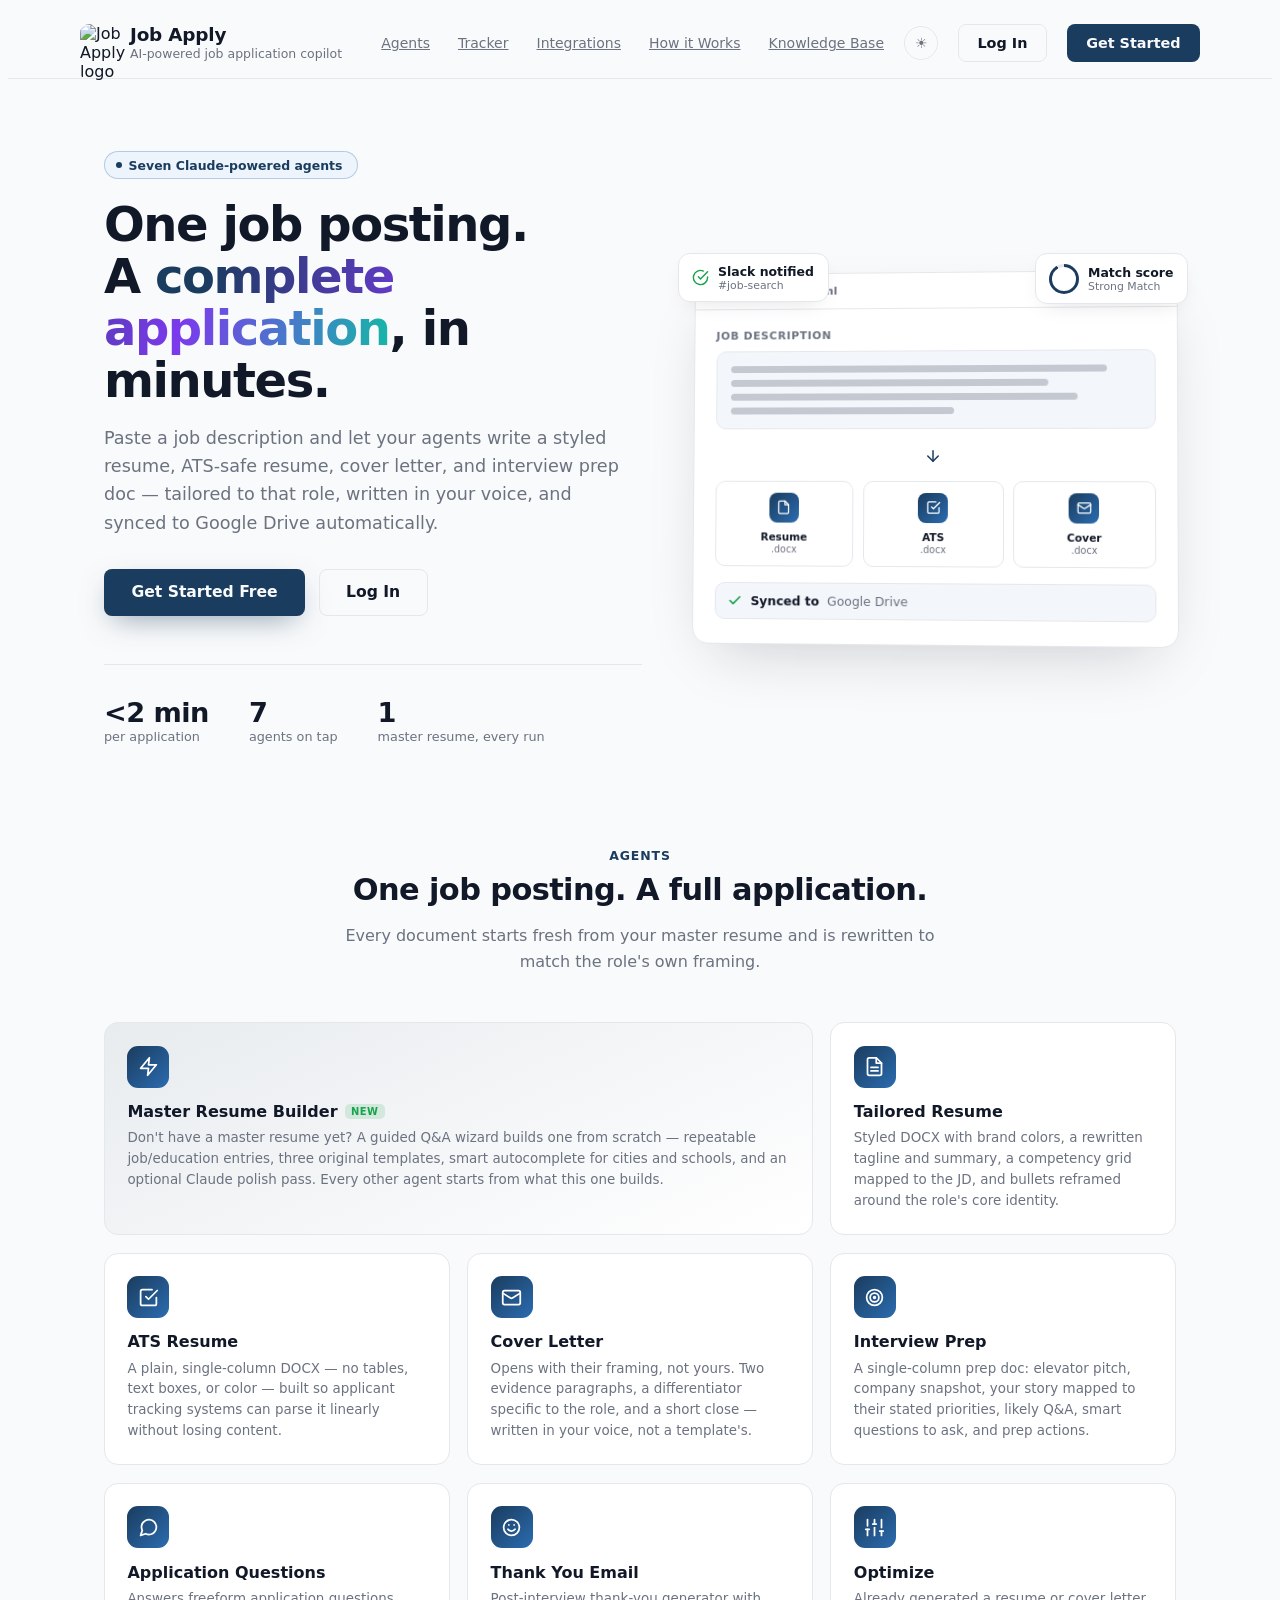
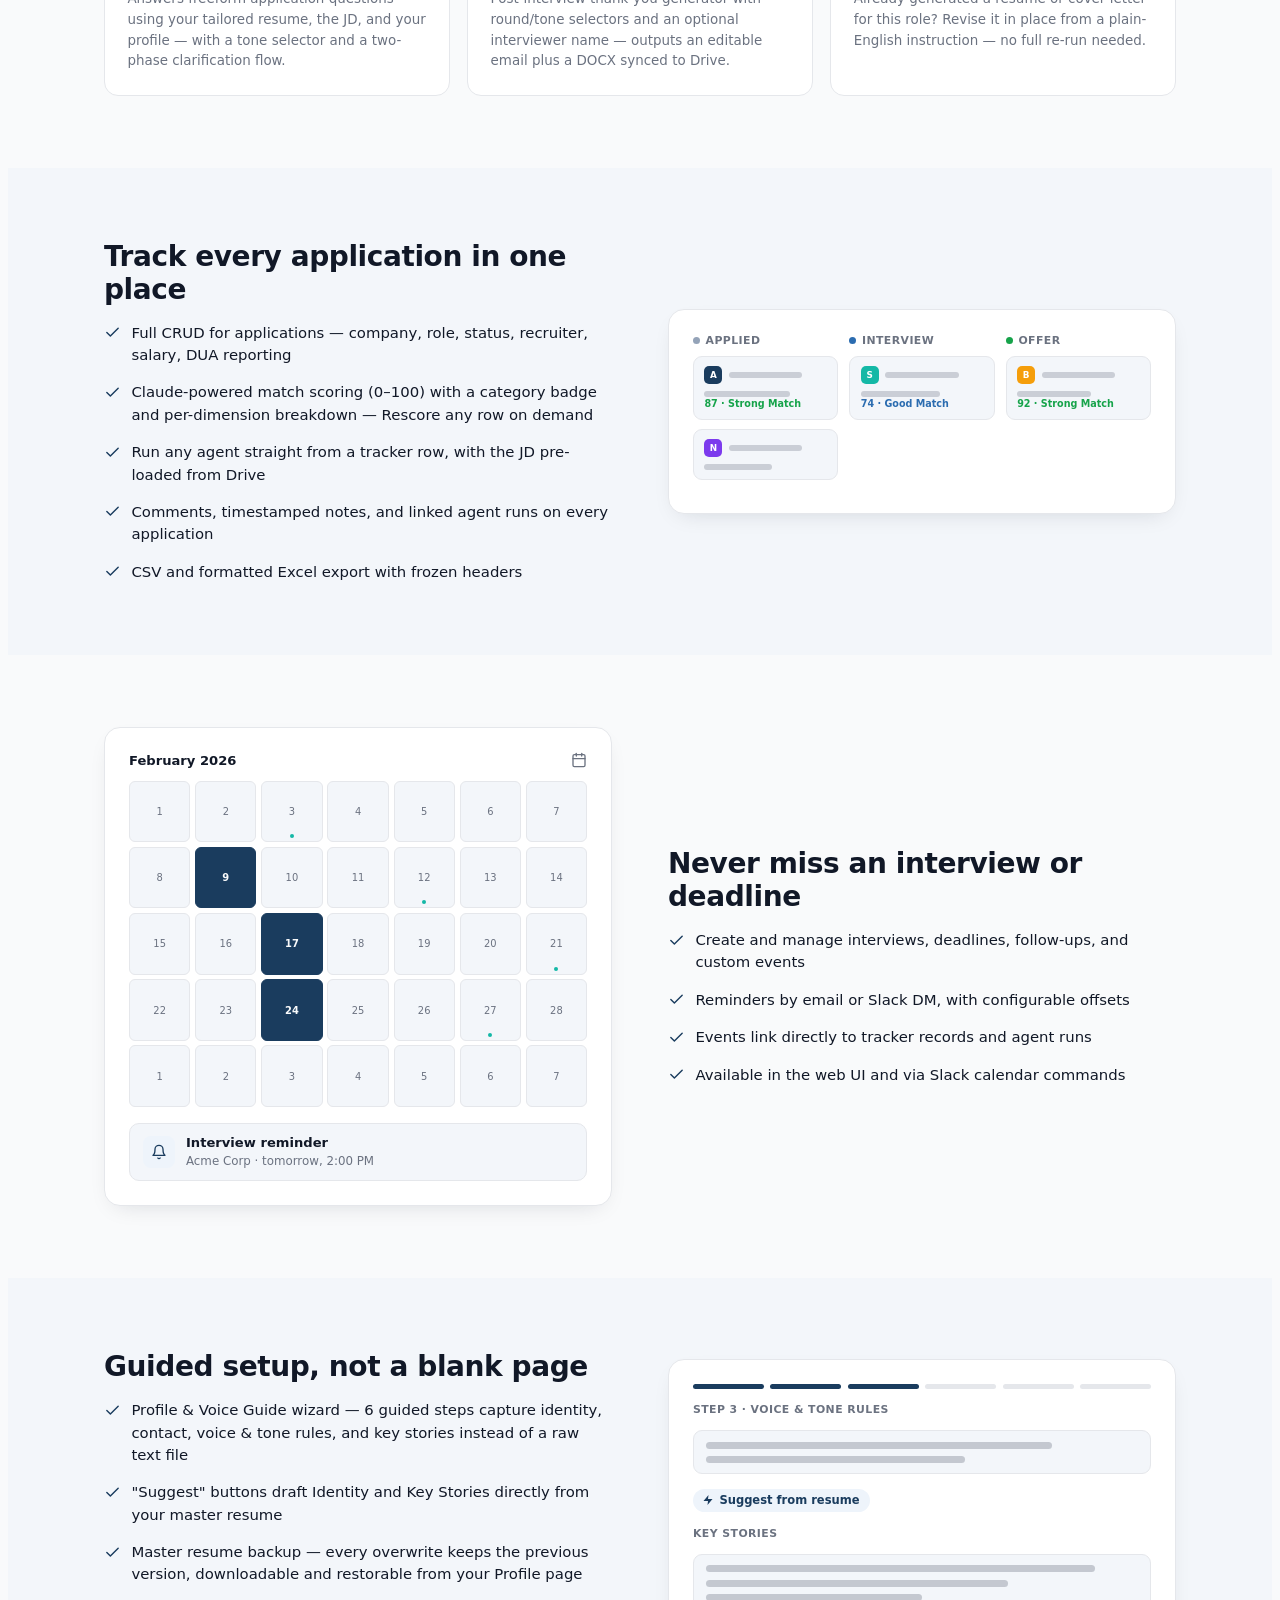
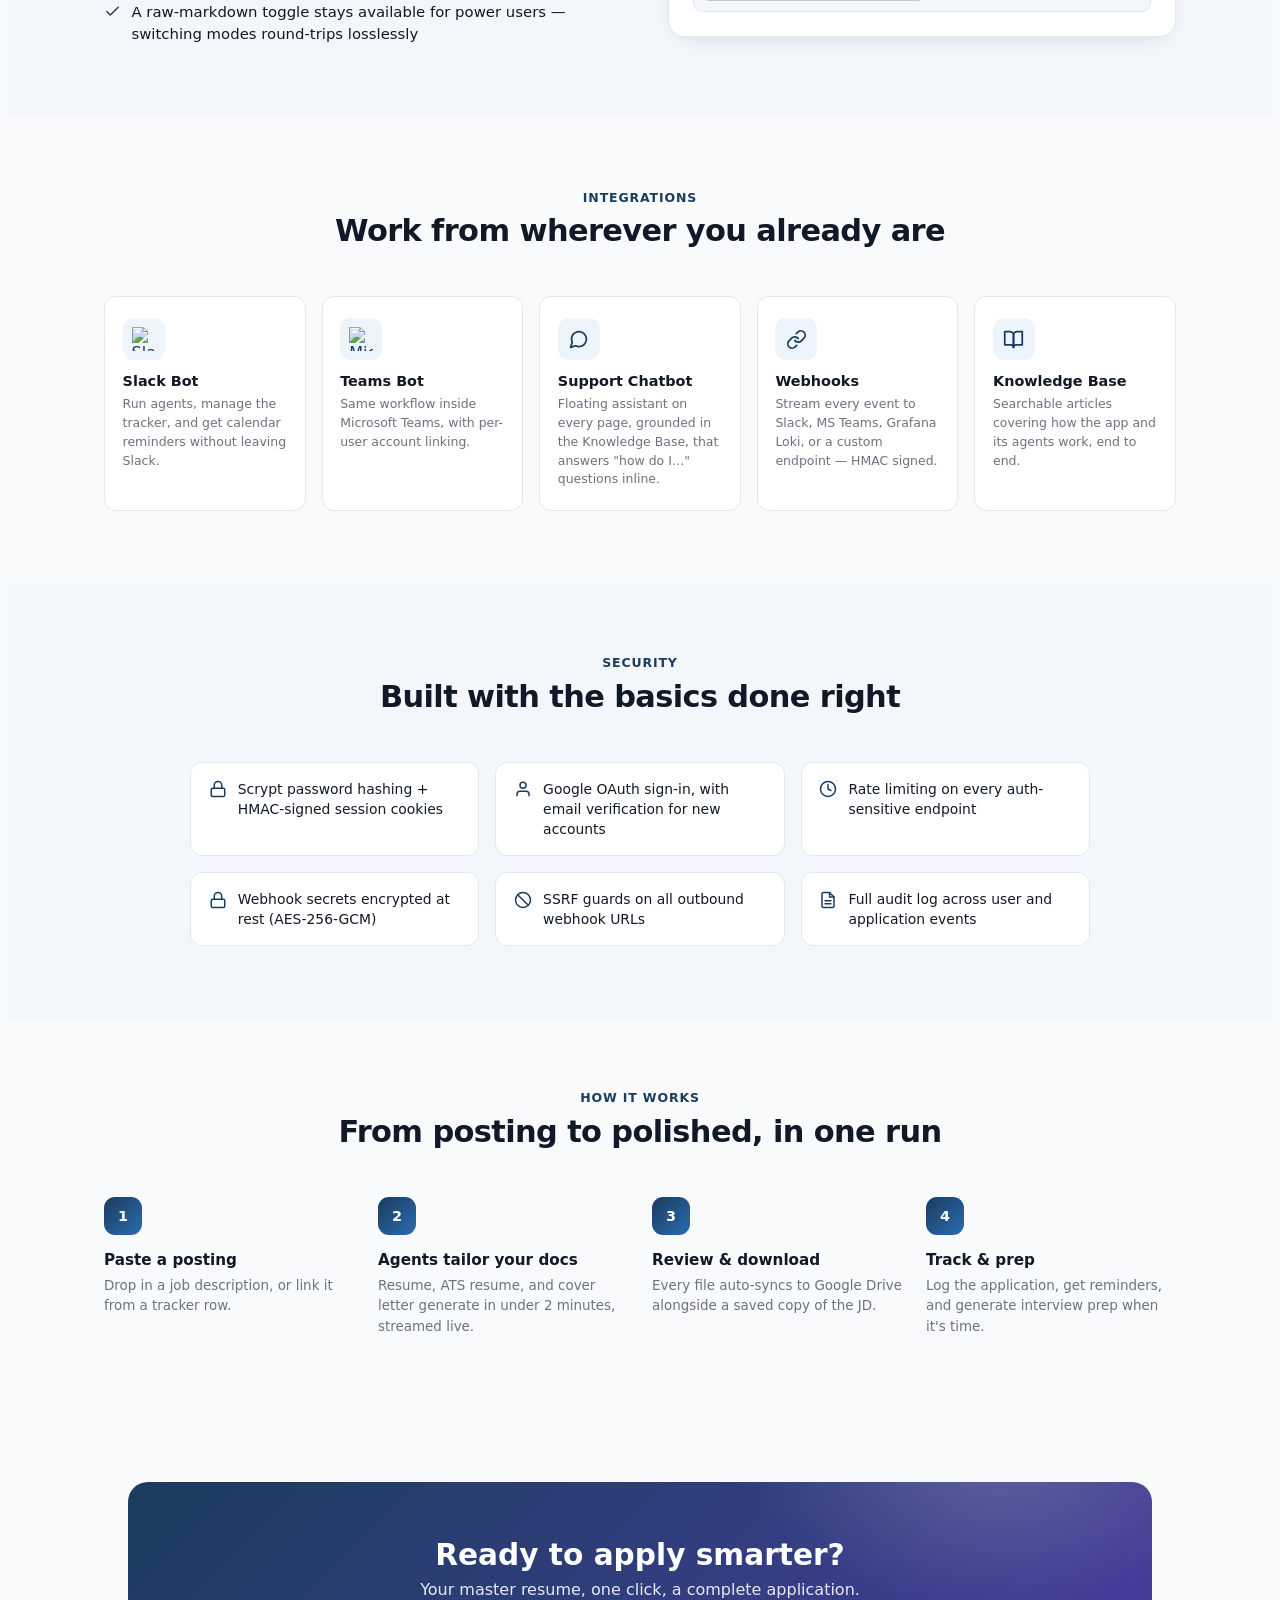
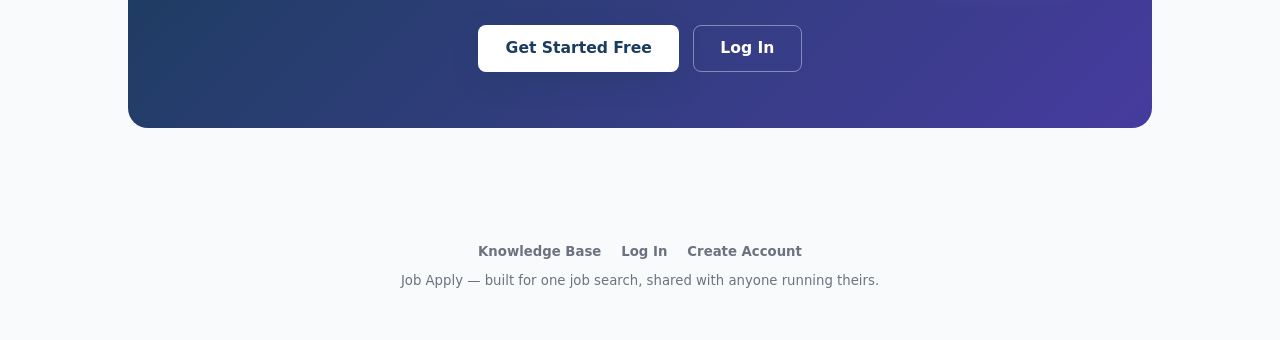
==== frontend/index.html @ cbe7eec9 "Redesign landing page with modern visuals and updated feature set Replace the stock-photo hero/featu" ====
<!DOCTYPE html>
<html lang="en">
<head>
  <meta charset="UTF-8">
  <meta name="viewport" content="width=device-width, initial-scale=1.0">
  <title>Job Apply — AI Job Application Copilot</title>
  <meta name="description" content="Paste a job posting, get a tailored resume, ATS resume, cover letter, and interview prep in under 2 minutes. Seven Claude-powered agents, a full application tracker, calendar, and Slack/Teams bots included.">
  <link rel="icon" href="/favicon.png" type="image/png">
  <script>
    (function(){
      var t = localStorage.getItem('theme') ||
              (window.matchMedia('(prefers-color-scheme: dark)').matches ? 'dark' : 'light');
      document.documentElement.setAttribute('data-theme', t);
    })();
  </script>
  <style>
    *, *::before, *::after { box-sizing: border-box; }

    :root {
      --primary:      #1A3C5E;
      --primary-2:    #2B6CB0;
      --border:       #2B6CB0;
      --fill:         #EEF4FB;
      --text:         #111827;
      --muted:        #6B7280;
      --bg-page:      #F9FAFB;
      --bg-card:      #FFFFFF;
      --bg-alt:       #F3F6FA;
      --card-border:  #E5E7EB;
      --glow-a:       #2B6CB0;
      --glow-b:       #7C3AED;
      --glow-c:       #14B8A6;
      --shadow-lg:    0 24px 60px -24px rgba(17, 24, 39, .22);
      --shadow-sm:    0 8px 24px -12px rgba(17, 24, 39, .18);
    }
    [data-theme="dark"] { color-scheme: dark;
      --primary:      #A5B4FC;
      --primary-2:    #6366F1;
      --border:       #6366F1;
      --fill:         #1A1A2E;
      --text:         #F0F0F5;
      --muted:        #94A3B8;
      --bg-page:      #0A0A0A;
      --bg-card:      #111111;
      --bg-alt:       #131320;
      --card-border:  #1E1E1E;
      --glow-a:       #6366F1;
      --glow-b:       #A855F7;
      --glow-c:       #22D3EE;
      --shadow-lg:    0 24px 60px -20px rgba(0, 0, 0, .6);
      --shadow-sm:    0 8px 24px -14px rgba(0, 0, 0, .6);
    }

    html { background: #F9FAFB; scroll-behavior: smooth; overflow-x: hidden; }
    html[data-theme="dark"] { background: #0A0A0A; }
    body {
      font-family: system-ui, -apple-system, sans-serif;
      background: var(--bg-page); color: var(--text);
      transition: background .2s, color .2s;
      opacity: 0;
      overflow-x: hidden;
    }
    body.ready { opacity: 1; transition: background .2s, color .2s, opacity .15s; }

    a { color: inherit; }
    .wrap { max-width: 1120px; margin: 0 auto; padding: 0 1.5rem; position: relative; }

    ::selection { background: var(--primary); color: #fff; }

    /* Header */
    header {
      border-bottom: 1px solid var(--card-border);
      padding: 0 1rem;
      position: sticky; top: 0; z-index: 40;
      background: color-mix(in srgb, var(--bg-page) 82%, transparent);
      backdrop-filter: blur(10px);
      -webkit-backdrop-filter: blur(10px);
    }
    .header-inner {
      max-width: 1120px; margin: 0 auto; padding: 1rem 0;
      display: flex; align-items: center; justify-content: space-between; gap: 1rem;
    }
    .header-left { display: flex; align-items: center; gap: .75rem; }
    .app-logo { width: 38px; height: 38px; flex-shrink: 0; }
    .app-logo img { width: 38px; height: 38px; border-radius: 9px; }
    .header-title { font-size: 1.15rem; font-weight: 800; color: var(--text); margin: 0; letter-spacing: -.01em; line-height: 1.1; }
    header .header-sub { color: var(--muted); margin: 0; font-size: .78rem; }
    .header-actions { display: flex; align-items: center; gap: 1.25rem; flex-shrink: 0; }
    .header-nav-links { display: flex; gap: 1.75rem; font-size: .875rem; color: var(--muted); font-weight: 500; }
    .header-nav-links a { transition: color .15s; }
    .header-nav-links a:hover { color: var(--text); }

    .btn {
      display: inline-flex; align-items: center; justify-content: center; gap: .5rem;
      padding: .6rem 1.15rem; border-radius: 8px; font-size: .9rem; font-weight: 600;
      cursor: pointer; text-decoration: none; border: 1px solid transparent;
      background: var(--primary); color: var(--bg-page);
      transition: filter .15s, border-color .15s, background .15s, transform .15s, box-shadow .15s;
      white-space: nowrap;
    }
    .btn:hover { filter: brightness(1.1); transform: translateY(-1px); }
    .btn-ghost { background: transparent; color: var(--text); border-color: var(--card-border); }
    .btn-ghost:hover { background: var(--bg-alt); filter: none; border-color: var(--border); }
    .btn-lg { padding: .85rem 1.65rem; font-size: .975rem; }
    .btn-primary { box-shadow: 0 10px 30px -10px color-mix(in srgb, var(--primary) 55%, transparent); }

    .theme-toggle {
      background: none; border: 1px solid var(--card-border);
      border-radius: 20px; width: 34px; height: 34px; cursor: pointer;
      font-size: .85rem; color: var(--muted);
      display: flex; align-items: center; justify-content: center;
    }
    .theme-toggle:hover { border-color: var(--border); color: var(--text); }

    @media (max-width: 780px) {
      .header-nav-links { display: none; }
    }
    @media (max-width: 480px) {
      header p.header-sub { display: none; }
    }

    /* Reveal-on-scroll */
    .reveal { opacity: 0; transform: translateY(16px); transition: opacity .6s ease, transform .6s ease; }
    .reveal.in-view { opacity: 1; transform: translateY(0); }

    /* Icon badges (shared across cards) */
    .icon-badge {
      width: 42px; height: 42px; border-radius: 11px; flex-shrink: 0;
      display: flex; align-items: center; justify-content: center;
      background: linear-gradient(135deg, var(--primary), var(--primary-2));
      color: #fff; margin-bottom: .9rem;
    }
    .icon-badge svg { width: 21px; height: 21px; }
    .icon-badge.soft {
      background: var(--fill); color: var(--primary);
    }

    /* Hero */
    .hero { padding: 4.5rem 0 2rem; position: relative; }
    .hero-glow {
      position: absolute; inset: -10% -20% auto -20%; height: 640px;
      z-index: -1; pointer-events: none;
      background:
        radial-gradient(420px 320px at 15% 20%, color-mix(in srgb, var(--glow-a) 30%, transparent), transparent 70%),
        radial-gradient(460px 360px at 85% 10%, color-mix(in srgb, var(--glow-b) 22%, transparent), transparent 70%),
        radial-gradient(380px 300px at 55% 55%, color-mix(in srgb, var(--glow-c) 16%, transparent), transparent 70%);
      filter: blur(10px);
      animation: drift 22s ease-in-out infinite alternate;
    }
    @keyframes drift {
      0%   { transform: translate(0, 0) scale(1); }
      100% { transform: translate(-2%, 3%) scale(1.05); }
    }
    .bg-grid {
      position: absolute; inset: 0 0 auto 0; height: 640px; z-index: -1;
      background-image:
        linear-gradient(color-mix(in srgb, var(--text) 5%, transparent) 1px, transparent 1px),
        linear-gradient(90deg, color-mix(in srgb, var(--text) 5%, transparent) 1px, transparent 1px);
      background-size: 42px 42px;
      -webkit-mask-image: radial-gradient(560px 420px at 50% 10%, #000 40%, transparent 80%);
      mask-image: radial-gradient(560px 420px at 50% 10%, #000 40%, transparent 80%);
    }

    .hero-grid { display: grid; grid-template-columns: 1.05fr .95fr; gap: 3rem; align-items: center; }
    .eyebrow {
      display: inline-flex; align-items: center; gap: .4rem; font-size: .78rem; font-weight: 700; color: var(--primary);
      background: var(--fill); border: 1px solid color-mix(in srgb, var(--border) 30%, transparent);
      border-radius: 20px; padding: .35rem .9rem .35rem .7rem; margin-bottom: 1.25rem;
    }
    .eyebrow .dot { width: 6px; height: 6px; border-radius: 50%; background: var(--primary); }
    .hero h1 { font-size: 3rem; line-height: 1.08; margin: 0 0 1.1rem; font-weight: 800; letter-spacing: -.03em; }
    .hero h1 .accent {
      background: linear-gradient(100deg, var(--primary) 10%, var(--glow-b) 60%, var(--glow-c) 100%);
      -webkit-background-clip: text; background-clip: text; color: transparent;
    }
    .hero p.lead { font-size: 1.1rem; color: var(--muted); max-width: 520px; margin: 0 0 2rem; line-height: 1.6; }
    .hero-actions { display: flex; gap: .85rem; flex-wrap: wrap; }

    .stat-row {
      display: flex; gap: 2.5rem; flex-wrap: wrap;
      margin-top: 3rem; padding-top: 2rem; border-top: 1px solid var(--card-border);
    }
    .stat .num { font-size: 1.7rem; font-weight: 800; color: var(--text); letter-spacing: -.02em; }
    .stat .label { font-size: .8rem; color: var(--muted); margin-top: .1rem; }

    /* Hero product mockup */
    .hero-visual { position: relative; margin-top: 1.25rem; }
    .mock-window {
      background: var(--bg-card); border: 1px solid var(--card-border); border-radius: 16px;
      box-shadow: var(--shadow-lg); overflow: hidden; transform: perspective(1400px) rotateY(-4deg) rotateX(2deg);
    }
    .mock-titlebar { display: flex; align-items: center; gap: .4rem; padding: .7rem .9rem; border-bottom: 1px solid var(--card-border); }
    .mock-dot { width: 9px; height: 9px; border-radius: 50%; background: var(--card-border); }
    .mock-titlebar-label { margin-left: .5rem; font-size: .7rem; color: var(--muted); font-weight: 600; }
    .mock-body { padding: 1.25rem 1.35rem 1.5rem; }
    .mock-label { font-size: .68rem; font-weight: 700; text-transform: uppercase; letter-spacing: .06em; color: var(--muted); margin-bottom: .55rem; }
    .mock-jd { background: var(--bg-alt); border: 1px solid var(--card-border); border-radius: 10px; padding: .85rem .9rem; margin-bottom: 1.1rem; }
    .mock-line { height: 7px; border-radius: 4px; background: color-mix(in srgb, var(--muted) 35%, transparent); margin-bottom: .45rem; }
    .mock-line:last-child { margin-bottom: 0; }
    .mock-arrow { display: flex; justify-content: center; margin: .1rem 0 1rem; color: var(--primary); }
    .mock-arrow svg { width: 18px; height: 18px; animation: bob 2.2s ease-in-out infinite; }
    @keyframes bob { 0%, 100% { transform: translateY(0); } 50% { transform: translateY(4px); } }
    .mock-outputs { display: grid; grid-template-columns: repeat(3, 1fr); gap: .6rem; margin-bottom: 1rem; }
    .mock-file {
      border: 1px solid var(--card-border); border-radius: 10px; padding: .7rem .5rem;
      text-align: center; background: var(--bg-card);
    }
    .mock-file .icon-badge { width: 30px; height: 30px; border-radius: 8px; margin: 0 auto .5rem; }
    .mock-file .icon-badge svg { width: 15px; height: 15px; }
    .mock-file span { display: block; font-size: .66rem; font-weight: 700; color: var(--text); }
    .mock-file small { display: block; font-size: .6rem; color: var(--muted); margin-top: .1rem; }
    .mock-sync {
      display: flex; align-items: center; gap: .5rem; font-size: .78rem; font-weight: 600; color: var(--text);
      background: var(--bg-alt); border: 1px solid var(--card-border); border-radius: 10px; padding: .6rem .8rem;
    }
    .mock-sync svg { width: 15px; height: 15px; color: #16A34A; flex-shrink: 0; }
    .mock-sync .muted { color: var(--muted); font-weight: 500; }

    .float-chip {
      position: absolute; display: flex; align-items: center; gap: .55rem;
      background: var(--bg-card); border: 1px solid var(--card-border); border-radius: 12px;
      padding: .6rem .85rem; box-shadow: var(--shadow-sm); font-size: .78rem; font-weight: 700;
      animation: floaty 5s ease-in-out infinite;
    }
    .float-chip.chip-score { top: -1.1rem; right: -.75rem; animation-delay: .3s; z-index: 2; }
    .float-chip.chip-slack { top: -1.1rem; left: -.75rem; animation-delay: 1.1s; z-index: 2; }
    @keyframes floaty { 0%, 100% { transform: translateY(0); } 50% { transform: translateY(-8px); } }
    .ring {
      width: 30px; height: 30px; border-radius: 50%; flex-shrink: 0; position: relative;
      background: conic-gradient(var(--primary) 0% 92%, var(--card-border) 92% 100%);
      display: flex; align-items: center; justify-content: center;
    }
    .ring::after { content: ''; position: absolute; inset: 3px; border-radius: 50%; background: var(--bg-card); }
    .ring span { position: relative; font-size: .58rem; font-weight: 800; color: var(--text); }
    .float-chip .fc-label small { display: block; font-weight: 500; color: var(--muted); font-size: .68rem; }

    @media (max-width: 900px) {
      .hero-grid { grid-template-columns: 1fr; }
      .hero-visual { order: -1; max-width: 460px; margin: 0 auto 1rem; }
      .hero h1 { font-size: 2.2rem; }
      .hero p.lead { max-width: none; }
      .float-chip { display: none; }
    }

    /* Sections */
    section { padding: 4.5rem 0; }
    .section-alt { background: var(--bg-alt); }
    .section-head { text-align: center; max-width: 620px; margin: 0 auto 3rem; }
    .section-head .kicker { font-size: .78rem; font-weight: 700; color: var(--primary); text-transform: uppercase; letter-spacing: .07em; }
    .section-head h2 { font-size: 1.9rem; margin: .55rem 0 .6rem; font-weight: 800; letter-spacing: -.02em; }
    .section-head p { color: var(--muted); font-size: 1rem; line-height: 1.6; }

    /* Feature grid (bento) */
    .grid { display: grid; grid-template-columns: repeat(3, 1fr); gap: 1.1rem; }
    .card {
      background: var(--bg-card); border: 1px solid var(--card-border); border-radius: 14px;
      padding: 1.4rem; transition: border-color .15s, transform .15s, box-shadow .15s;
      position: relative;
    }
    .card:hover { border-color: var(--border); transform: translateY(-3px); box-shadow: var(--shadow-sm); }
    .card h3 { font-size: 1rem; margin: 0 0 .45rem; font-weight: 700; display: flex; align-items: center; gap: .45rem; }
    .card p { font-size: .84rem; color: var(--muted); line-height: 1.55; margin: 0; }
    .badge-new {
      font-size: .62rem; font-weight: 800; letter-spacing: .04em; color: #16A34A;
      background: color-mix(in srgb, #16A34A 14%, transparent); border-radius: 5px; padding: .12rem .4rem;
    }
    .card-featured {
      grid-column: span 2;
      background: linear-gradient(155deg, color-mix(in srgb, var(--primary) 10%, var(--bg-card)), var(--bg-card));
    }

    @media (max-width: 900px) {
      .grid { grid-template-columns: repeat(2, 1fr); }
      .card-featured { grid-column: span 2; }
    }
    @media (max-width: 560px) {
      .grid { grid-template-columns: 1fr; }
      .card-featured { grid-column: span 1; }
    }

    /* Split (feature-detail) sections */
    .split { display: grid; grid-template-columns: 1fr 1fr; gap: 3.5rem; align-items: center; }
    .split h2 { font-size: 1.75rem; font-weight: 800; margin: 0 0 1rem; letter-spacing: -.015em; }
    .split ul { margin: 0; padding: 0; list-style: none; display: flex; flex-direction: column; gap: .95rem; }
    .split li { display: flex; gap: .65rem; font-size: .93rem; color: var(--text); line-height: 1.5; }
    .split li svg { flex-shrink: 0; width: 17px; height: 17px; margin-top: .15rem; color: var(--primary); }
    .split-visual {
      background: var(--bg-card); border: 1px solid var(--card-border); border-radius: 16px;
      padding: 1.5rem; box-shadow: var(--shadow-sm);
    }

    /* Kanban mockup (tracker section) */
    .kanban { display: grid; grid-template-columns: repeat(3, 1fr); gap: .7rem; }
    .kanban-col-label { font-size: .68rem; font-weight: 700; color: var(--muted); text-transform: uppercase; letter-spacing: .04em; margin-bottom: .55rem; display: flex; align-items: center; gap: .35rem; }
    .kanban-col-label .dot { width: 7px; height: 7px; border-radius: 50%; }
    .kcard { background: var(--bg-alt); border: 1px solid var(--card-border); border-radius: 9px; padding: .6rem .65rem; margin-bottom: .55rem; }
    .kcard .kc-top { display: flex; align-items: center; gap: .4rem; margin-bottom: .4rem; }
    .kc-avatar { width: 18px; height: 18px; border-radius: 5px; font-size: .55rem; font-weight: 800; color: #fff; display: flex; align-items: center; justify-content: center; flex-shrink: 0; }
    .kc-line { height: 6px; border-radius: 3px; background: color-mix(in srgb, var(--muted) 30%, transparent); flex: 1; }
    .kc-line.short { max-width: 60%; }
    .kc-score { font-size: .6rem; font-weight: 800; margin-top: .1rem; }

    /* Calendar mockup */
    .cal-mock-head { display: flex; align-items: center; justify-content: space-between; margin-bottom: .8rem; }
    .cal-mock-head span { font-size: .82rem; font-weight: 700; }
    .cal-grid { display: grid; grid-template-columns: repeat(7, 1fr); gap: .3rem; margin-bottom: 1rem; }
    .cal-cell {
      aspect-ratio: 1; border-radius: 6px; background: var(--bg-alt); border: 1px solid var(--card-border);
      display: flex; align-items: center; justify-content: center; font-size: .62rem; color: var(--muted); position: relative;
    }
    .cal-cell.hot { background: var(--primary); color: var(--bg-page); border-color: var(--primary); font-weight: 700; }
    .cal-cell .pip { position: absolute; bottom: 3px; width: 4px; height: 4px; border-radius: 50%; background: var(--glow-c); }
    .cal-toast {
      display: flex; align-items: center; gap: .7rem; background: var(--bg-alt); border: 1px solid var(--card-border);
      border-radius: 10px; padding: .7rem .8rem;
    }
    .cal-toast .icon-badge { margin: 0; width: 32px; height: 32px; border-radius: 8px; }
    .cal-toast .icon-badge svg { width: 16px; height: 16px; }
    .cal-toast strong { font-size: .82rem; display: block; }
    .cal-toast span { font-size: .74rem; color: var(--muted); }

    /* Guided setup (wizard) mockup */
    .wizard-mock { display: flex; flex-direction: column; gap: .9rem; }
    .wizard-steps { display: flex; gap: .4rem; }
    .wstep { flex: 1; height: 5px; border-radius: 3px; background: var(--card-border); }
    .wstep.done { background: var(--primary); }
    .wizard-field-label { font-size: .68rem; font-weight: 700; color: var(--muted); text-transform: uppercase; letter-spacing: .04em; }
    .wizard-field { background: var(--bg-alt); border: 1px solid var(--card-border); border-radius: 9px; padding: .65rem .75rem; }
    .suggest-pill {
      display: inline-flex; align-items: center; gap: .35rem; font-size: .72rem; font-weight: 700; color: var(--primary);
      background: var(--fill); border-radius: 20px; padding: .3rem .65rem .3rem .55rem; width: fit-content;
    }
    .suggest-pill svg { width: 12px; height: 12px; }

    /* Integrations */
    .integ-grid { display: grid; grid-template-columns: repeat(5, 1fr); gap: 1rem; }
    .integ-card {
      background: var(--bg-card); border: 1px solid var(--card-border); border-radius: 12px;
      padding: 1.3rem 1.1rem; transition: border-color .15s, transform .15s;
    }
    .integ-card:hover { border-color: var(--border); transform: translateY(-2px); }
    .integ-card .icon-badge { margin-bottom: .8rem; }
    .integ-card .icon-img { width: 24px; height: 24px; }
    .integ-card h4 { font-size: .9rem; margin: 0 0 .4rem; font-weight: 700; }
    .integ-card p { font-size: .78rem; color: var(--muted); margin: 0; line-height: 1.5; }

    /* Security strip */
    .trust-grid { display: grid; grid-template-columns: repeat(3, 1fr); gap: 1rem; max-width: 900px; margin: 0 auto; }
    .trust-item {
      display: flex; gap: .7rem; align-items: flex-start; font-size: .87rem; line-height: 1.45;
      background: var(--bg-card); border: 1px solid var(--card-border); border-radius: 12px; padding: 1rem 1.1rem;
    }
    .trust-item svg { width: 18px; height: 18px; flex-shrink: 0; color: var(--primary); margin-top: .1rem; }

    /* Steps */
    .steps { display: grid; grid-template-columns: repeat(4, 1fr); gap: 1.5rem; position: relative; }
    .step { text-align: left; position: relative; }
    .step .n {
      width: 38px; height: 38px; border-radius: 11px; background: linear-gradient(135deg, var(--primary), var(--primary-2)); color: #fff;
      display: flex; align-items: center; justify-content: center; font-weight: 800; font-size: .9rem;
      margin-bottom: 1rem;
    }
    .step h4 { font-size: .95rem; margin: 0 0 .4rem; font-weight: 700; }
    .step p { font-size: .84rem; color: var(--muted); margin: 0; line-height: 1.55; }

    /* CTA band */
    .cta-band {
      background: linear-gradient(135deg, var(--primary), color-mix(in srgb, var(--primary) 55%, var(--glow-b)));
      color: #fff; border-radius: 20px;
      padding: 3.5rem 2rem; text-align: center; margin: 0 1.5rem; position: relative; overflow: hidden;
    }
    .cta-band::before {
      content: ''; position: absolute; inset: 0;
      background: radial-gradient(360px 220px at 85% -10%, rgba(255,255,255,.18), transparent 70%);
    }
    .cta-band h2 { font-size: 1.85rem; margin: 0 0 .5rem; font-weight: 800; position: relative; }
    .cta-band p { opacity: .88; margin: 0 0 1.6rem; position: relative; }
    .cta-band .btn-primary { background: #fff; color: var(--primary); }
    .cta-band .btn-ghost { border-color: rgba(255,255,255,.4); color: #fff; }
    .cta-band .hero-actions { justify-content: center; position: relative; }

    footer { padding: 2.75rem 0; text-align: center; color: var(--muted); font-size: .83rem; }
    footer a { text-decoration: none; font-weight: 600; }
    footer .foot-links { display: flex; gap: 1.25rem; justify-content: center; margin-bottom: .9rem; flex-wrap: wrap; }

    @media (max-width: 860px) {
      .integ-grid { grid-template-columns: repeat(2, 1fr); }
      .steps { grid-template-columns: repeat(2, 1fr); }
      .split { grid-template-columns: 1fr; }
      .split-visual { order: -1; }
      .trust-grid { grid-template-columns: 1fr 1fr; }
    }
    @media (max-width: 520px) {
      .integ-grid { grid-template-columns: 1fr; }
      .steps { grid-template-columns: 1fr; }
      .stat-row { gap: 1.75rem; }
      .trust-grid { grid-template-columns: 1fr; }
      .kanban { grid-template-columns: 1fr; }
    }
  </style>
</head>
<body>

<header>
  <div class="header-inner">
    <div class="header-left">
      <div class="app-logo"><img src="/img/logo.png" alt="Job Apply logo"></div>
      <div>
        <div class="header-title">Job Apply</div>
        <p class="header-sub">AI-powered job application copilot</p>
      </div>
    </div>
    <div class="header-actions">
      <nav class="header-nav-links">
        <a href="#agents">Agents</a>
        <a href="#tracker">Tracker</a>
        <a href="#integrations">Integrations</a>
        <a href="#how-it-works">How it Works</a>
        <a href="/kb.html">Knowledge Base</a>
      </nav>
      <button class="theme-toggle" id="themeToggle"><span id="themeIcon"></span></button>
      <a class="btn btn-ghost" href="/login.html">Log In</a>
      <a class="btn" href="/register.html">Get Started</a>
    </div>
  </div>
</header>

<section class="hero">
  <div class="bg-grid"></div>
  <div class="hero-glow"></div>
  <div class="wrap">
    <div class="hero-grid">
      <div>
        <span class="eyebrow"><span class="dot"></span>Seven Claude-powered agents</span>
        <h1>One job posting.<br>A <span class="accent">complete application</span>, in minutes.</h1>
        <p class="lead">
          Paste a job description and let your agents write a styled resume, ATS-safe
          resume, cover letter, and interview prep doc — tailored to that role, written
          in your voice, and synced to Google Drive automatically.
        </p>
        <div class="hero-actions">
          <a class="btn btn-primary btn-lg" href="/register.html">Get Started Free</a>
          <a class="btn btn-ghost btn-lg" href="/login.html">Log In</a>
        </div>
        <div class="stat-row">
          <div class="stat"><div class="num">&lt;2 min</div><div class="label">per application</div></div>
          <div class="stat"><div class="num">7</div><div class="label">agents on tap</div></div>
          <div class="stat"><div class="num">1</div><div class="label">master resume, every run</div></div>
        </div>
      </div>

      <div class="hero-visual">
        <div class="float-chip chip-score">
          <div class="ring"><span>92</span></div>
          <div class="fc-label">Match score<small>Strong Match</small></div>
        </div>
        <div class="float-chip chip-slack">
          <svg width="17" height="17" viewBox="0 0 24 24" fill="none" stroke="#16A34A" stroke-width="2" stroke-linecap="round" stroke-linejoin="round"><path d="M22 11.08V12a10 10 0 1 1-5.93-9.14"/><polyline points="22 4 12 14.01 9 11.01"/></svg>
          <div class="fc-label">Slack notified<small>#job-search</small></div>
        </div>
        <div class="mock-window">
          <div class="mock-titlebar">
            <div class="mock-dot"></div><div class="mock-dot"></div><div class="mock-dot"></div>
            <div class="mock-titlebar-label">agents.html</div>
          </div>
          <div class="mock-body">
            <div class="mock-label">Job description</div>
            <div class="mock-jd">
              <div class="mock-line" style="width:92%"></div>
              <div class="mock-line" style="width:78%"></div>
              <div class="mock-line" style="width:85%"></div>
              <div class="mock-line" style="width:55%"></div>
            </div>
            <div class="mock-arrow">
              <svg viewBox="0 0 24 24" fill="none" stroke="currentColor" stroke-width="2" stroke-linecap="round" stroke-linejoin="round"><line x1="12" y1="5" x2="12" y2="19"/><polyline points="19 12 12 19 5 12"/></svg>
            </div>
            <div class="mock-outputs">
              <div class="mock-file">
                <div class="icon-badge"><svg viewBox="0 0 24 24" fill="none" stroke="currentColor" stroke-width="2" stroke-linecap="round" stroke-linejoin="round"><path d="M14 2H6a2 2 0 0 0-2 2v16a2 2 0 0 0 2 2h12a2 2 0 0 0 2-2V8z"/><polyline points="14 2 14 8 20 8"/></svg></div>
                <span>Resume</span><small>.docx</small>
              </div>
              <div class="mock-file">
                <div class="icon-badge"><svg viewBox="0 0 24 24" fill="none" stroke="currentColor" stroke-width="2" stroke-linecap="round" stroke-linejoin="round"><polyline points="9 11 12 14 22 4"/><path d="M21 12v7a2 2 0 0 1-2 2H5a2 2 0 0 1-2-2V5a2 2 0 0 1 2-2h11"/></svg></div>
                <span>ATS</span><small>.docx</small>
              </div>
              <div class="mock-file">
                <div class="icon-badge"><svg viewBox="0 0 24 24" fill="none" stroke="currentColor" stroke-width="2" stroke-linecap="round" stroke-linejoin="round"><rect x="2" y="4" width="20" height="16" rx="2"/><path d="m22 7-8.97 5.7a1.94 1.94 0 0 1-2.06 0L2 7"/></svg></div>
                <span>Cover</span><small>.docx</small>
              </div>
            </div>
            <div class="mock-sync">
              <svg viewBox="0 0 24 24" fill="none" stroke="currentColor" stroke-width="2.5" stroke-linecap="round" stroke-linejoin="round"><polyline points="20 6 9 17 4 12"/></svg>
              Synced to <span class="muted">Google Drive</span>
            </div>
          </div>
        </div>
      </div>
    </div>
  </div>
</section>

<section id="agents">
  <div class="wrap">
    <div class="section-head reveal">
      <div class="kicker">Agents</div>
      <h2>One job posting. A full application.</h2>
      <p>Every document starts fresh from your master resume and is rewritten to match the role's own framing.</p>
    </div>
    <div class="grid">
      <div class="card card-featured reveal">
        <span class="icon-badge"><svg viewBox="0 0 24 24" fill="none" stroke="currentColor" stroke-width="2" stroke-linecap="round" stroke-linejoin="round"><polygon points="13 2 3 14 12 14 11 22 21 10 12 10 13 2"/></svg></span>
        <h3>Master Resume Builder<span class="badge-new">NEW</span></h3>
        <p>Don't have a master resume yet? A guided Q&amp;A wizard builds one from scratch — repeatable job/education entries, three original templates, smart autocomplete for cities and schools, and an optional Claude polish pass. Every other agent starts from what this one builds.</p>
      </div>
      <div class="card reveal">
        <span class="icon-badge"><svg viewBox="0 0 24 24" fill="none" stroke="currentColor" stroke-width="2" stroke-linecap="round" stroke-linejoin="round"><path d="M14 2H6a2 2 0 0 0-2 2v16a2 2 0 0 0 2 2h12a2 2 0 0 0 2-2V8z"/><polyline points="14 2 14 8 20 8"/><line x1="16" y1="13" x2="8" y2="13"/><line x1="16" y1="17" x2="8" y2="17"/></svg></span>
        <h3>Tailored Resume</h3>
        <p>Styled DOCX with brand colors, a rewritten tagline and summary, a competency grid mapped to the JD, and bullets reframed around the role's core identity.</p>
      </div>
      <div class="card reveal">
        <span class="icon-badge"><svg viewBox="0 0 24 24" fill="none" stroke="currentColor" stroke-width="2" stroke-linecap="round" stroke-linejoin="round"><polyline points="9 11 12 14 22 4"/><path d="M21 12v7a2 2 0 0 1-2 2H5a2 2 0 0 1-2-2V5a2 2 0 0 1 2-2h11"/></svg></span>
        <h3>ATS Resume</h3>
        <p>A plain, single-column DOCX — no tables, text boxes, or color — built so applicant tracking systems can parse it linearly without losing content.</p>
      </div>
      <div class="card reveal">
        <span class="icon-badge"><svg viewBox="0 0 24 24" fill="none" stroke="currentColor" stroke-width="2" stroke-linecap="round" stroke-linejoin="round"><rect x="2" y="4" width="20" height="16" rx="2"/><path d="m22 7-8.97 5.7a1.94 1.94 0 0 1-2.06 0L2 7"/></svg></span>
        <h3>Cover Letter</h3>
        <p>Opens with their framing, not yours. Two evidence paragraphs, a differentiator specific to the role, and a short close — written in your voice, not a template's.</p>
      </div>
      <div class="card reveal">
        <span class="icon-badge"><svg viewBox="0 0 24 24" fill="none" stroke="currentColor" stroke-width="2" stroke-linecap="round" stroke-linejoin="round"><circle cx="12" cy="12" r="9"/><circle cx="12" cy="12" r="5"/><circle cx="12" cy="12" r="1"/></svg></span>
        <h3>Interview Prep</h3>
        <p>A single-column prep doc: elevator pitch, company snapshot, your story mapped to their stated priorities, likely Q&amp;A, smart questions to ask, and prep actions.</p>
      </div>
      <div class="card reveal">
        <span class="icon-badge"><svg viewBox="0 0 24 24" fill="none" stroke="currentColor" stroke-width="2" stroke-linecap="round" stroke-linejoin="round"><path d="M21 11.5a8.38 8.38 0 0 1-.9 3.8 8.5 8.5 0 0 1-7.6 4.7 8.38 8.38 0 0 1-3.8-.9L3 21l1.9-5.7a8.38 8.38 0 0 1-.9-3.8 8.5 8.5 0 0 1 4.7-7.6 8.38 8.38 0 0 1 3.8-.9h.5a8.48 8.48 0 0 1 8 8v.5z"/></svg></span>
        <h3>Application Questions</h3>
        <p>Answers freeform application questions using your tailored resume, the JD, and your profile — with a tone selector and a two-phase clarification flow.</p>
      </div>
      <div class="card reveal">
        <span class="icon-badge"><svg viewBox="0 0 24 24" fill="none" stroke="currentColor" stroke-width="2" stroke-linecap="round" stroke-linejoin="round"><circle cx="12" cy="12" r="9"/><path d="M8 14s1.5 2 4 2 4-2 4-2"/><line x1="9" y1="9" x2="9.01" y2="9"/><line x1="15" y1="9" x2="15.01" y2="9"/></svg></span>
        <h3>Thank You Email</h3>
        <p>Post-interview thank-you generator with round/tone selectors and an optional interviewer name — outputs an editable email plus a DOCX synced to Drive.</p>
      </div>
      <div class="card reveal">
        <span class="icon-badge"><svg viewBox="0 0 24 24" fill="none" stroke="currentColor" stroke-width="2" stroke-linecap="round" stroke-linejoin="round"><line x1="4" y1="21" x2="4" y2="14"/><line x1="4" y1="10" x2="4" y2="3"/><line x1="12" y1="21" x2="12" y2="12"/><line x1="12" y1="8" x2="12" y2="3"/><line x1="20" y1="21" x2="20" y2="16"/><line x1="20" y1="12" x2="20" y2="3"/><line x1="2" y1="14" x2="6" y2="14"/><line x1="10" y1="8" x2="14" y2="8"/><line x1="18" y1="16" x2="22" y2="16"/></svg></span>
        <h3>Optimize</h3>
        <p>Already generated a resume or cover letter for this role? Revise it in place from a plain-English instruction — no full re-run needed.</p>
      </div>
    </div>
  </div>
</section>

<section id="tracker" class="section-alt">
  <div class="wrap">
    <div class="split">
      <div class="reveal">
        <h2>Track every application in one place</h2>
        <ul>
          <li><svg viewBox="0 0 24 24" fill="none" stroke="currentColor" stroke-width="2" stroke-linecap="round" stroke-linejoin="round"><polyline points="20 6 9 17 4 12"/></svg>Full CRUD for applications — company, role, status, recruiter, salary, DUA reporting</li>
          <li><svg viewBox="0 0 24 24" fill="none" stroke="currentColor" stroke-width="2" stroke-linecap="round" stroke-linejoin="round"><polyline points="20 6 9 17 4 12"/></svg>Claude-powered match scoring (0–100) with a category badge and per-dimension breakdown — Rescore any row on demand</li>
          <li><svg viewBox="0 0 24 24" fill="none" stroke="currentColor" stroke-width="2" stroke-linecap="round" stroke-linejoin="round"><polyline points="20 6 9 17 4 12"/></svg>Run any agent straight from a tracker row, with the JD pre-loaded from Drive</li>
          <li><svg viewBox="0 0 24 24" fill="none" stroke="currentColor" stroke-width="2" stroke-linecap="round" stroke-linejoin="round"><polyline points="20 6 9 17 4 12"/></svg>Comments, timestamped notes, and linked agent runs on every application</li>
          <li><svg viewBox="0 0 24 24" fill="none" stroke="currentColor" stroke-width="2" stroke-linecap="round" stroke-linejoin="round"><polyline points="20 6 9 17 4 12"/></svg>CSV and formatted Excel export with frozen headers</li>
        </ul>
      </div>
      <div class="split-visual reveal">
        <div class="kanban">
          <div>
            <div class="kanban-col-label"><span class="dot" style="background:#94A3B8"></span>Applied</div>
            <div class="kcard">
              <div class="kc-top"><div class="kc-avatar" style="background:var(--primary)">A</div><div class="kc-line short"></div></div>
              <div class="kc-line" style="width:70%"></div>
              <div class="kc-score" style="color:#16A34A">87 · Strong Match</div>
            </div>
            <div class="kcard">
              <div class="kc-top"><div class="kc-avatar" style="background:#7C3AED">N</div><div class="kc-line short"></div></div>
              <div class="kc-line" style="width:55%"></div>
            </div>
          </div>
          <div>
            <div class="kanban-col-label"><span class="dot" style="background:#2B6CB0"></span>Interview</div>
            <div class="kcard">
              <div class="kc-top"><div class="kc-avatar" style="background:#14B8A6">S</div><div class="kc-line short"></div></div>
              <div class="kc-line" style="width:65%"></div>
              <div class="kc-score" style="color:#2B6CB0">74 · Good Match</div>
            </div>
          </div>
          <div>
            <div class="kanban-col-label"><span class="dot" style="background:#16A34A"></span>Offer</div>
            <div class="kcard">
              <div class="kc-top"><div class="kc-avatar" style="background:#F59E0B">B</div><div class="kc-line short"></div></div>
              <div class="kc-line" style="width:60%"></div>
              <div class="kc-score" style="color:#16A34A">92 · Strong Match</div>
            </div>
          </div>
        </div>
      </div>
    </div>
  </div>
</section>

<section>
  <div class="wrap">
    <div class="split">
      <div class="split-visual reveal" style="order:-1">
        <div class="cal-mock-head">
          <span>February 2026</span>
          <svg width="16" height="16" viewBox="0 0 24 24" fill="none" stroke="currentColor" stroke-width="2" stroke-linecap="round" stroke-linejoin="round" style="color:var(--muted)"><rect x="3" y="4" width="18" height="18" rx="2" ry="2"/><line x1="16" y1="2" x2="16" y2="6"/><line x1="8" y1="2" x2="8" y2="6"/><line x1="3" y1="10" x2="21" y2="10"/></svg>
        </div>
        <div class="cal-grid" id="calGrid"></div>
        <div class="cal-toast">
          <span class="icon-badge soft"><svg viewBox="0 0 24 24" fill="none" stroke="currentColor" stroke-width="2" stroke-linecap="round" stroke-linejoin="round"><path d="M18 8A6 6 0 0 0 6 8c0 7-3 9-3 9h18s-3-2-3-9"/><path d="M13.73 21a2 2 0 0 1-3.46 0"/></svg></span>
          <div><strong>Interview reminder</strong><span>Acme Corp · tomorrow, 2:00 PM</span></div>
        </div>
      </div>
      <div class="reveal">
        <h2>Never miss an interview or deadline</h2>
        <ul>
          <li><svg viewBox="0 0 24 24" fill="none" stroke="currentColor" stroke-width="2" stroke-linecap="round" stroke-linejoin="round"><polyline points="20 6 9 17 4 12"/></svg>Create and manage interviews, deadlines, follow-ups, and custom events</li>
          <li><svg viewBox="0 0 24 24" fill="none" stroke="currentColor" stroke-width="2" stroke-linecap="round" stroke-linejoin="round"><polyline points="20 6 9 17 4 12"/></svg>Reminders by email or Slack DM, with configurable offsets</li>
          <li><svg viewBox="0 0 24 24" fill="none" stroke="currentColor" stroke-width="2" stroke-linecap="round" stroke-linejoin="round"><polyline points="20 6 9 17 4 12"/></svg>Events link directly to tracker records and agent runs</li>
          <li><svg viewBox="0 0 24 24" fill="none" stroke="currentColor" stroke-width="2" stroke-linecap="round" stroke-linejoin="round"><polyline points="20 6 9 17 4 12"/></svg>Available in the web UI and via Slack calendar commands</li>
        </ul>
      </div>
    </div>
  </div>
</section>

<section class="section-alt">
  <div class="wrap">
    <div class="split">
      <div class="reveal">
        <h2>Guided setup, not a blank page</h2>
        <ul>
          <li><svg viewBox="0 0 24 24" fill="none" stroke="currentColor" stroke-width="2" stroke-linecap="round" stroke-linejoin="round"><polyline points="20 6 9 17 4 12"/></svg>Profile &amp; Voice Guide wizard — 6 guided steps capture identity, contact, voice &amp; tone rules, and key stories instead of a raw text file</li>
          <li><svg viewBox="0 0 24 24" fill="none" stroke="currentColor" stroke-width="2" stroke-linecap="round" stroke-linejoin="round"><polyline points="20 6 9 17 4 12"/></svg>"Suggest" buttons draft Identity and Key Stories directly from your master resume</li>
          <li><svg viewBox="0 0 24 24" fill="none" stroke="currentColor" stroke-width="2" stroke-linecap="round" stroke-linejoin="round"><polyline points="20 6 9 17 4 12"/></svg>Master resume backup — every overwrite keeps the previous version, downloadable and restorable from your Profile page</li>
          <li><svg viewBox="0 0 24 24" fill="none" stroke="currentColor" stroke-width="2" stroke-linecap="round" stroke-linejoin="round"><polyline points="20 6 9 17 4 12"/></svg>A raw-markdown toggle stays available for power users — switching modes round-trips losslessly</li>
        </ul>
      </div>
      <div class="split-visual reveal">
        <div class="wizard-mock">
          <div class="wizard-steps">
            <div class="wstep done"></div><div class="wstep done"></div><div class="wstep done"></div><div class="wstep"></div><div class="wstep"></div><div class="wstep"></div>
          </div>
          <div class="wizard-field-label">Step 3 · Voice &amp; Tone Rules</div>
          <div class="wizard-field">
            <div class="mock-line" style="width:80%"></div>
            <div class="mock-line" style="width:60%"></div>
          </div>
          <span class="suggest-pill"><svg viewBox="0 0 24 24" fill="currentColor"><polygon points="13 2 3 14 12 14 11 22 21 10 12 10 13 2"/></svg>Suggest from resume</span>
          <div class="wizard-field-label">Key Stories</div>
          <div class="wizard-field">
            <div class="mock-line" style="width:90%"></div>
            <div class="mock-line" style="width:70%"></div>
            <div class="mock-line" style="width:50%"></div>
          </div>
        </div>
      </div>
    </div>
  </div>
</section>

<section id="integrations">
  <div class="wrap">
    <div class="section-head reveal">
      <div class="kicker">Integrations</div>
      <h2>Work from wherever you already are</h2>
    </div>
    <div class="integ-grid">
      <div class="integ-card reveal">
        <span class="icon-badge soft"><img class="icon-img" src="/img/slack-icon.svg" alt="Slack"></span>
        <h4>Slack Bot</h4>
        <p>Run agents, manage the tracker, and get calendar reminders without leaving Slack.</p>
      </div>
      <div class="integ-card reveal">
        <span class="icon-badge soft"><img class="icon-img" src="/img/teams-icon.svg" alt="Microsoft Teams"></span>
        <h4>Teams Bot</h4>
        <p>Same workflow inside Microsoft Teams, with per-user account linking.</p>
      </div>
      <div class="integ-card reveal">
        <span class="icon-badge soft"><svg viewBox="0 0 24 24" fill="none" stroke="currentColor" stroke-width="2" stroke-linecap="round" stroke-linejoin="round"><path d="M21 11.5a8.38 8.38 0 0 1-.9 3.8 8.5 8.5 0 0 1-7.6 4.7 8.38 8.38 0 0 1-3.8-.9L3 21l1.9-5.7a8.38 8.38 0 0 1-.9-3.8 8.5 8.5 0 0 1 4.7-7.6 8.38 8.38 0 0 1 3.8-.9h.5a8.48 8.48 0 0 1 8 8v.5z"/></svg></span>
        <h4>Support Chatbot</h4>
        <p>Floating assistant on every page, grounded in the Knowledge Base, that answers "how do I…" questions inline.</p>
      </div>
      <div class="integ-card reveal">
        <span class="icon-badge soft"><svg viewBox="0 0 24 24" fill="none" stroke="currentColor" stroke-width="2" stroke-linecap="round" stroke-linejoin="round"><path d="M10 13a5 5 0 0 0 7.54.54l3-3a5 5 0 0 0-7.07-7.07l-1.72 1.71"/><path d="M14 11a5 5 0 0 0-7.54-.54l-3 3a5 5 0 0 0 7.07 7.07l1.71-1.71"/></svg></span>
        <h4>Webhooks</h4>
        <p>Stream every event to Slack, MS Teams, Grafana Loki, or a custom endpoint — HMAC signed.</p>
      </div>
      <div class="integ-card reveal">
        <span class="icon-badge soft"><svg viewBox="0 0 24 24" fill="none" stroke="currentColor" stroke-width="2" stroke-linecap="round" stroke-linejoin="round"><path d="M2 3h6a4 4 0 0 1 4 4v14a3 3 0 0 0-3-3H2z"/><path d="M22 3h-6a4 4 0 0 0-4 4v14a3 3 0 0 1 3-3h7z"/></svg></span>
        <h4>Knowledge Base</h4>
        <p>Searchable articles covering how the app and its agents work, end to end.</p>
      </div>
    </div>
  </div>
</section>

<section class="section-alt">
  <div class="wrap">
    <div class="section-head reveal">
      <div class="kicker">Security</div>
      <h2>Built with the basics done right</h2>
    </div>
    <div class="trust-grid">
      <div class="trust-item reveal"><svg viewBox="0 0 24 24" fill="none" stroke="currentColor" stroke-width="2" stroke-linecap="round" stroke-linejoin="round"><rect x="3" y="11" width="18" height="11" rx="2"/><path d="M7 11V7a5 5 0 0 1 10 0v4"/></svg>Scrypt password hashing + HMAC-signed session cookies</div>
      <div class="trust-item reveal"><svg viewBox="0 0 24 24" fill="none" stroke="currentColor" stroke-width="2" stroke-linecap="round" stroke-linejoin="round"><path d="M20 21v-2a4 4 0 0 0-4-4H8a4 4 0 0 0-4 4v2"/><circle cx="12" cy="7" r="4"/></svg>Google OAuth sign-in, with email verification for new accounts</div>
      <div class="trust-item reveal"><svg viewBox="0 0 24 24" fill="none" stroke="currentColor" stroke-width="2" stroke-linecap="round" stroke-linejoin="round"><circle cx="12" cy="12" r="10"/><polyline points="12 6 12 12 16 14"/></svg>Rate limiting on every auth-sensitive endpoint</div>
      <div class="trust-item reveal"><svg viewBox="0 0 24 24" fill="none" stroke="currentColor" stroke-width="2" stroke-linecap="round" stroke-linejoin="round"><rect x="3" y="11" width="18" height="11" rx="2"/><path d="M7 11V7a5 5 0 0 1 10 0v4"/></svg>Webhook secrets encrypted at rest (AES-256-GCM)</div>
      <div class="trust-item reveal"><svg viewBox="0 0 24 24" fill="none" stroke="currentColor" stroke-width="2" stroke-linecap="round" stroke-linejoin="round"><circle cx="12" cy="12" r="10"/><line x1="4.93" y1="4.93" x2="19.07" y2="19.07"/></svg>SSRF guards on all outbound webhook URLs</div>
      <div class="trust-item reveal"><svg viewBox="0 0 24 24" fill="none" stroke="currentColor" stroke-width="2" stroke-linecap="round" stroke-linejoin="round"><path d="M14 2H6a2 2 0 0 0-2 2v16a2 2 0 0 0 2 2h12a2 2 0 0 0 2-2V8z"/><polyline points="14 2 14 8 20 8"/><line x1="16" y1="13" x2="8" y2="13"/><line x1="16" y1="17" x2="8" y2="17"/></svg>Full audit log across user and application events</div>
    </div>
  </div>
</section>

<section id="how-it-works">
  <div class="wrap">
    <div class="section-head reveal">
      <div class="kicker">How it Works</div>
      <h2>From posting to polished, in one run</h2>
    </div>
    <div class="steps">
      <div class="step reveal">
        <div class="n">1</div>
        <h4>Paste a posting</h4>
        <p>Drop in a job description, or link it from a tracker row.</p>
      </div>
      <div class="step reveal">
        <div class="n">2</div>
        <h4>Agents tailor your docs</h4>
        <p>Resume, ATS resume, and cover letter generate in under 2 minutes, streamed live.</p>
      </div>
      <div class="step reveal">
        <div class="n">3</div>
        <h4>Review &amp; download</h4>
        <p>Every file auto-syncs to Google Drive alongside a saved copy of the JD.</p>
      </div>
      <div class="step reveal">
        <div class="n">4</div>
        <h4>Track &amp; prep</h4>
        <p>Log the application, get reminders, and generate interview prep when it's time.</p>
      </div>
    </div>
  </div>
</section>

<section>
  <div class="wrap">
    <div class="cta-band reveal">
      <h2>Ready to apply smarter?</h2>
      <p>Your master resume, one click, a complete application.</p>
      <div class="hero-actions">
        <a class="btn btn-primary btn-lg" href="/register.html">Get Started Free</a>
        <a class="btn btn-ghost btn-lg" href="/login.html">Log In</a>
      </div>
    </div>
  </div>
</section>

<footer>
  <div class="wrap">
    <div class="foot-links">
      <a href="/kb.html">Knowledge Base</a>
      <a href="/login.html">Log In</a>
      <a href="/register.html">Create Account</a>
    </div>
    Job Apply — built for one job search, shared with anyone running theirs.
  </div>
</footer>

<script>
  const ICONS = { light: '☀', dark: '🌙' };
  function applyTheme(t) {
    document.documentElement.setAttribute('data-theme', t);
    localStorage.setItem('theme', t);
    document.getElementById('themeIcon').textContent = ICONS[t];
  }
  document.getElementById('themeToggle').addEventListener('click', () => {
    applyTheme(document.documentElement.getAttribute('data-theme') === 'dark' ? 'light' : 'dark');
  });
  document.getElementById('themeIcon').textContent =
    ICONS[document.documentElement.getAttribute('data-theme')] || ICONS.light;

  // Mini calendar mockup grid — static 5x7, a couple of highlighted event days
  (function(){
    const grid = document.getElementById('calGrid');
    if (!grid) return;
    const hot = new Set([9, 17, 24]);
    const pip = new Set([3, 12, 21, 27]);
    let html = '';
    for (let i = 1; i <= 35; i++) {
      const day = ((i - 1) % 28) + 1;
      const isHot = hot.has(i);
      html += `<div class="cal-cell${isHot ? ' hot' : ''}">${day}${pip.has(i) && !isHot ? '<span class="pip"></span>' : ''}</div>`;
    }
    grid.innerHTML = html;
  })();

  // Reveal-on-scroll
  const io = new IntersectionObserver((entries) => {
    entries.forEach(e => { if (e.isIntersecting) { e.target.classList.add('in-view'); io.unobserve(e.target); } });
  }, { threshold: 0.12 });
  document.querySelectorAll('.reveal').forEach(el => io.observe(el));

  // Already signed in? Skip the marketing page.
  fetch('/api/auth/me')
    .then(r => r.ok ? r.json() : null)
    .then(me => {
      if (me) {
        window.location.replace(me.role === 'admin' ? '/admin.html' : '/tracking.html');
      } else {
        document.body.classList.add('ready');
      }
    })
    .catch(() => document.body.classList.add('ready'));
</script>
</body>
</html>
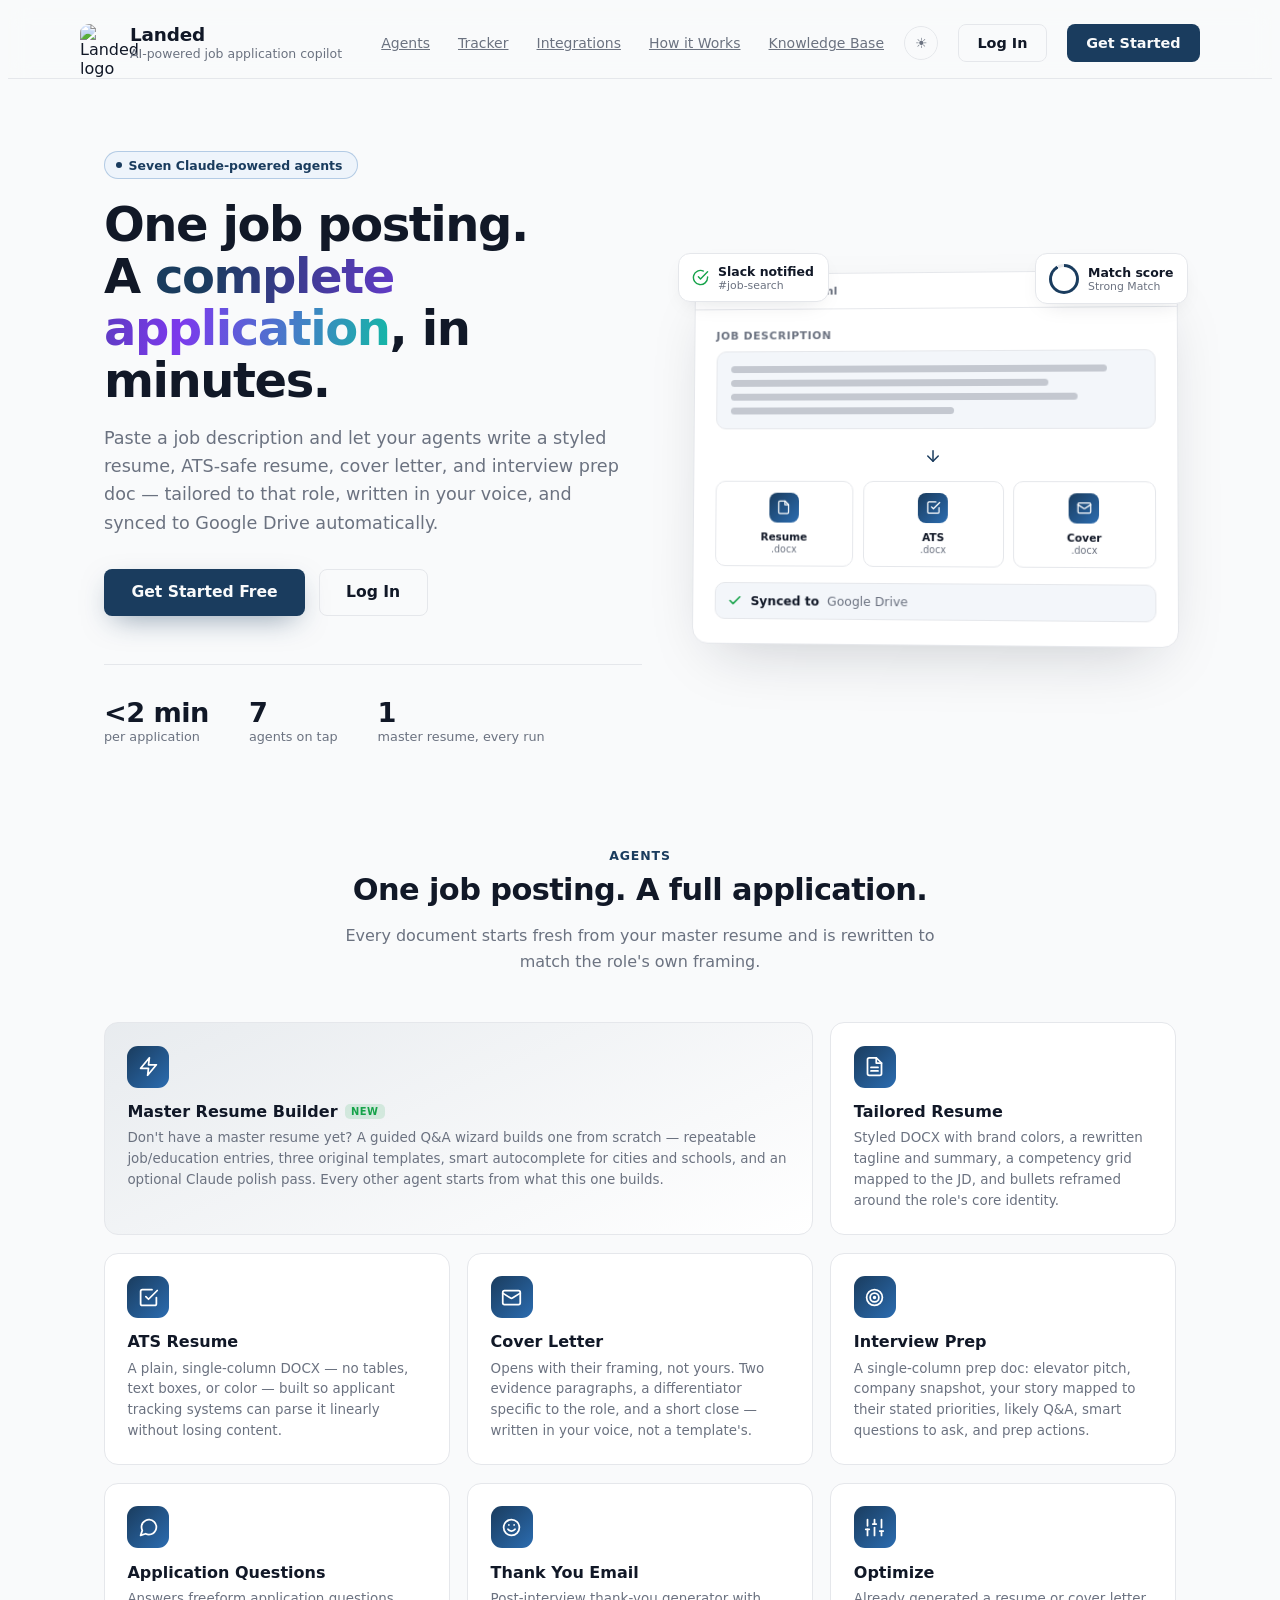
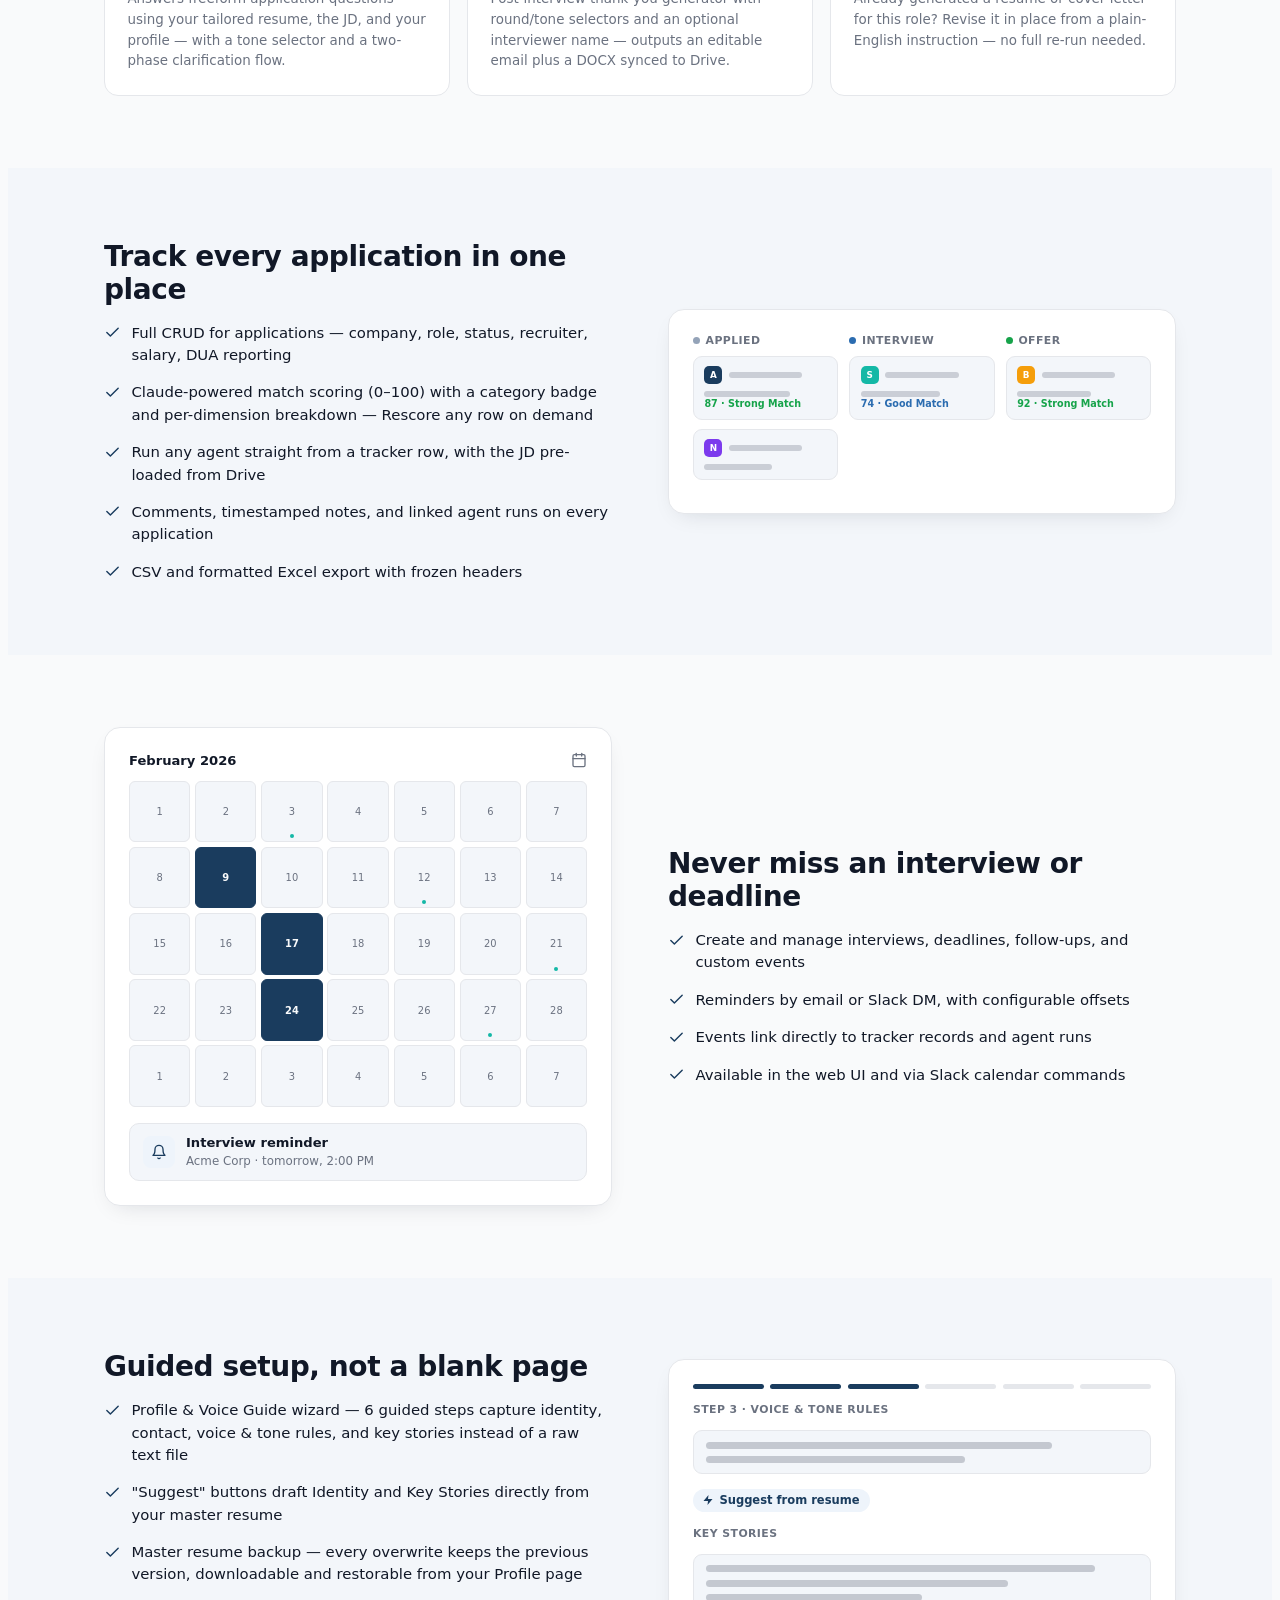
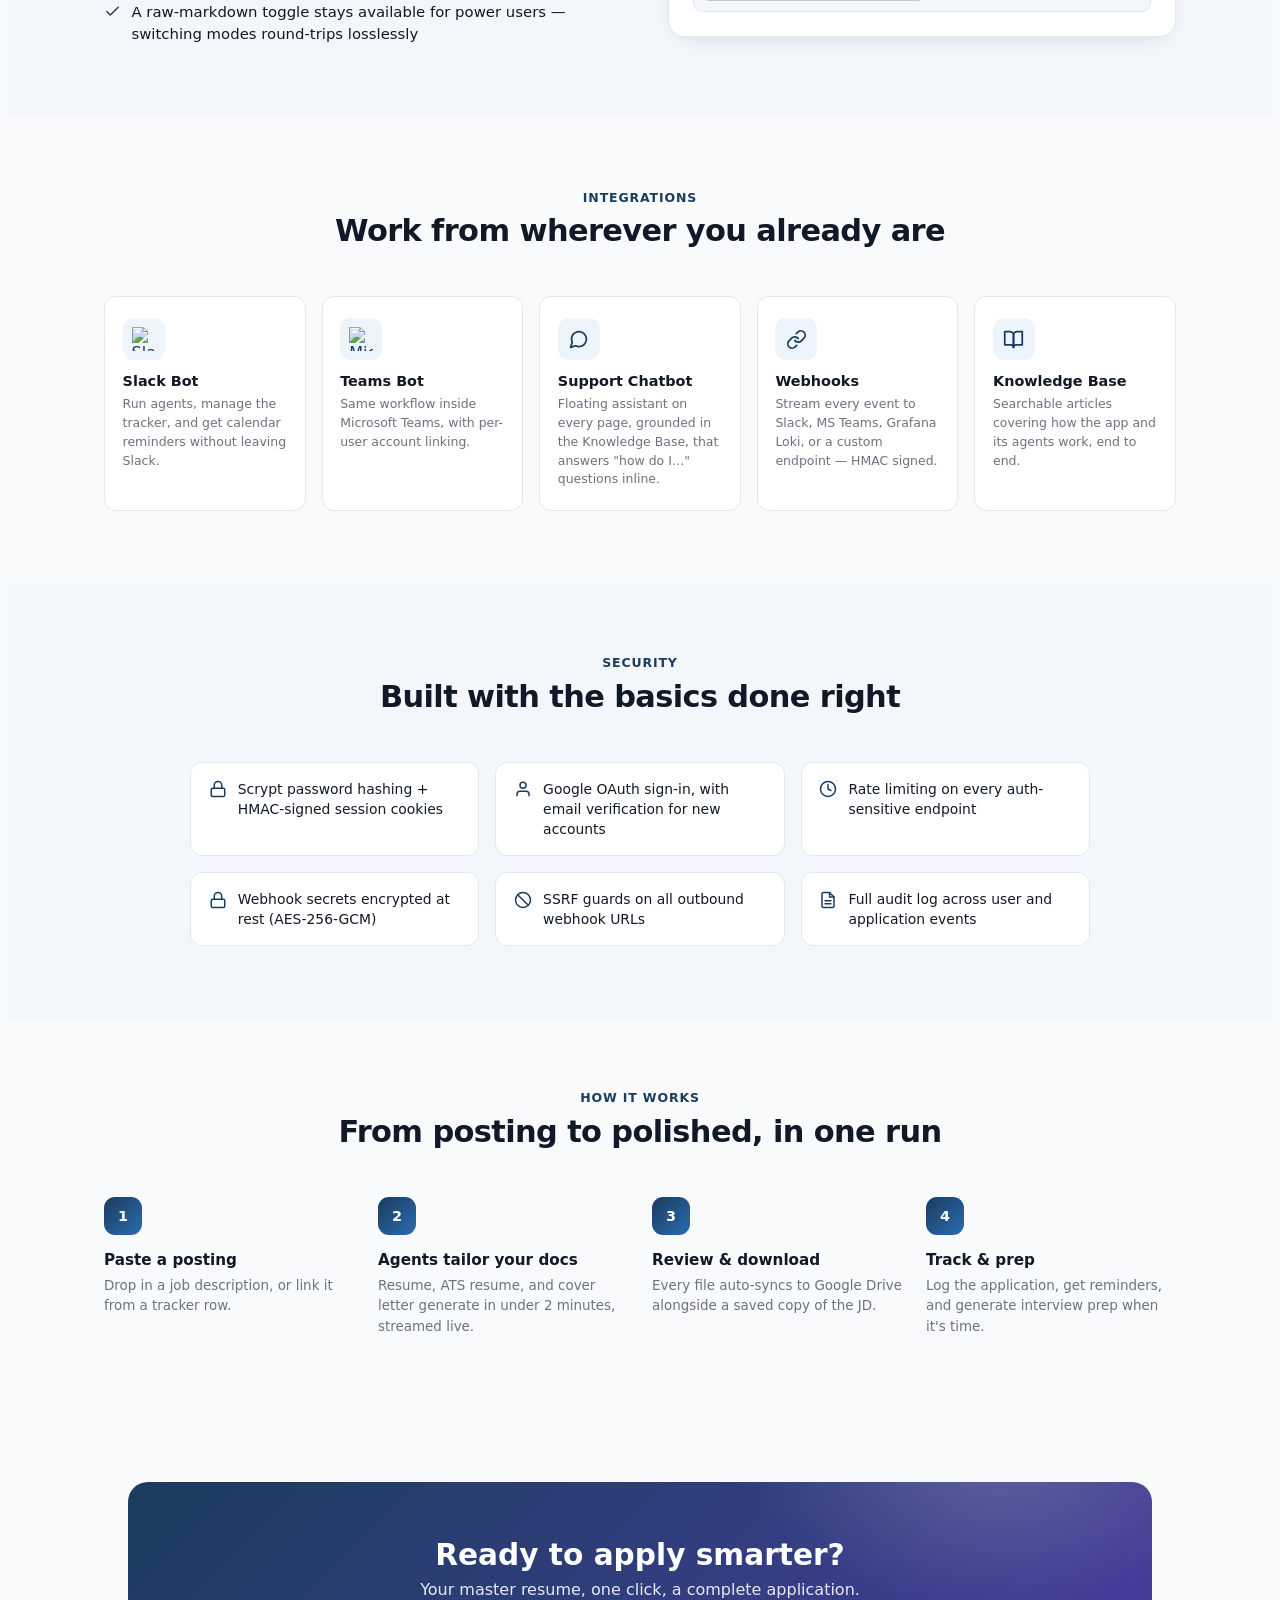
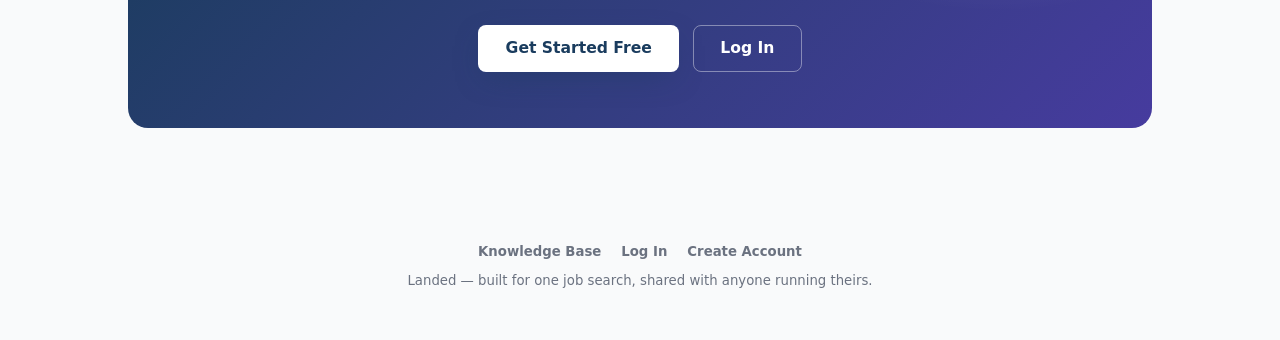
==== commit 448212a1: "Rebrand Job Apply as Landed New mark (a chevron descending onto a runway bar) replaces the old ring " ====
--- a/frontend/index.html
+++ b/frontend/index.html
@@ -3,7 +3,7 @@
 <head>
   <meta charset="UTF-8">
   <meta name="viewport" content="width=device-width, initial-scale=1.0">
-  <title>Job Apply — AI Job Application Copilot</title>
+  <title>Landed — AI Job Application Copilot</title>
   <meta name="description" content="Paste a job posting, get a tailored resume, ATS resume, cover letter, and interview prep in under 2 minutes. Seven Claude-powered agents, a full application tracker, calendar, and Slack/Teams bots included.">
   <link rel="icon" href="/favicon.png" type="image/png">
   <script>
@@ -404,9 +404,9 @@
 <header>
   <div class="header-inner">
     <div class="header-left">
-      <div class="app-logo"><img src="/img/logo.png" alt="Job Apply logo"></div>
+      <div class="app-logo"><img src="/img/logo.png" alt="Landed logo"></div>
       <div>
-        <div class="header-title">Job Apply</div>
+        <div class="header-title">Landed</div>
         <p class="header-sub">AI-powered job application copilot</p>
       </div>
     </div>
@@ -766,7 +766,7 @@
       <a href="/login.html">Log In</a>
       <a href="/register.html">Create Account</a>
     </div>
-    Job Apply — built for one job search, shared with anyone running theirs.
+    Landed — built for one job search, shared with anyone running theirs.
   </div>
 </footer>
 
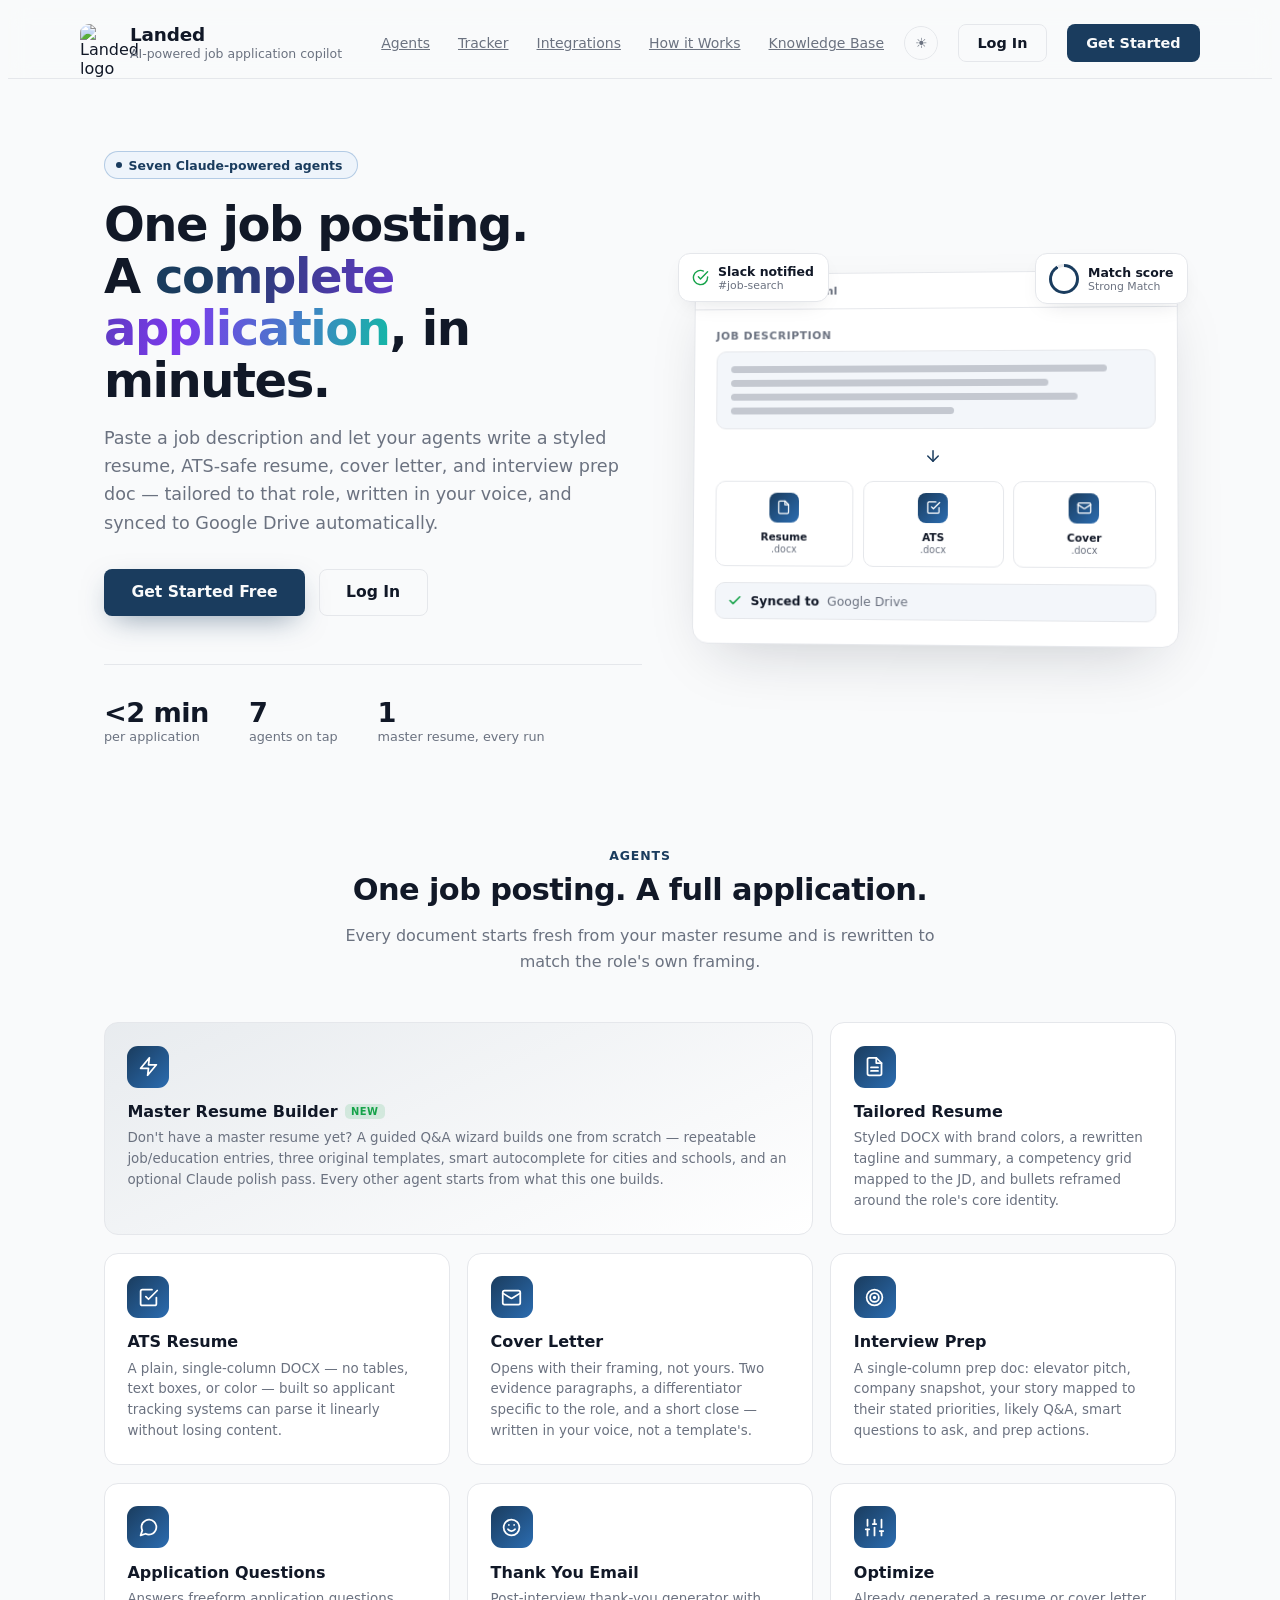
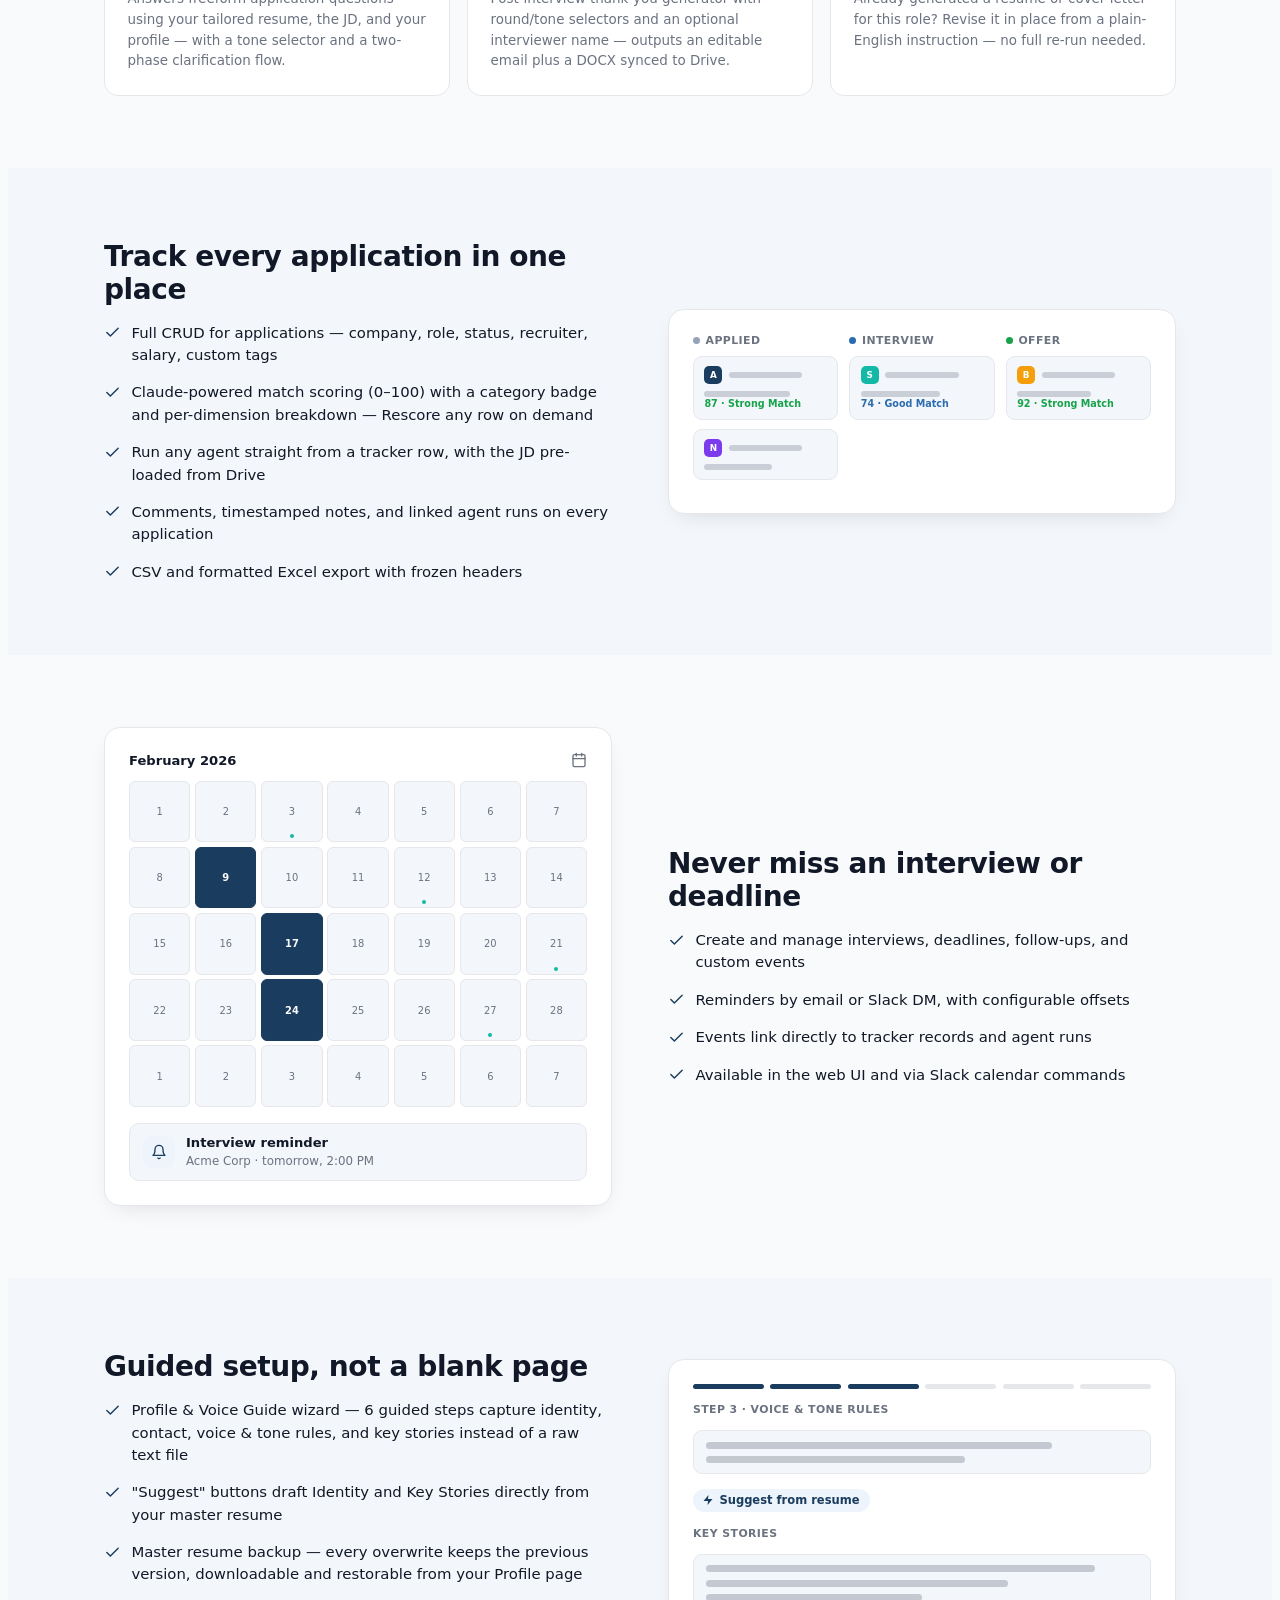
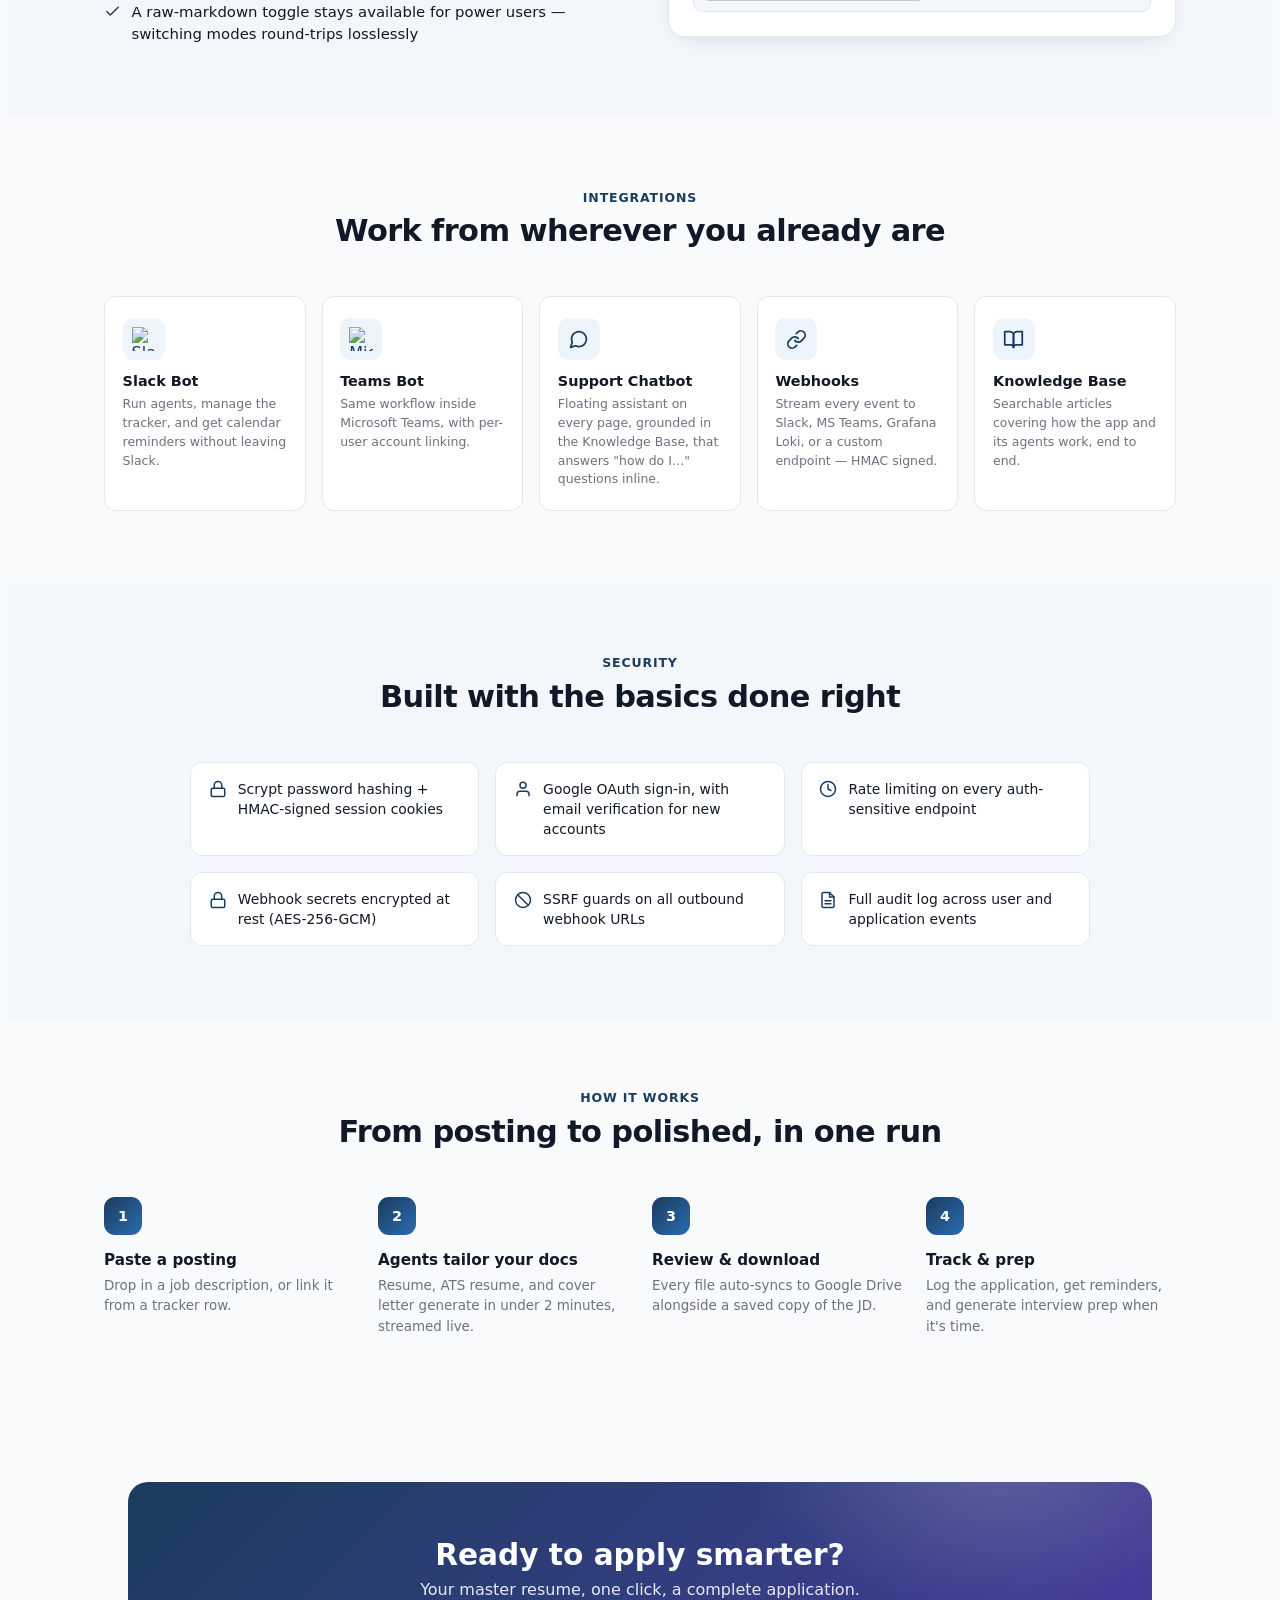
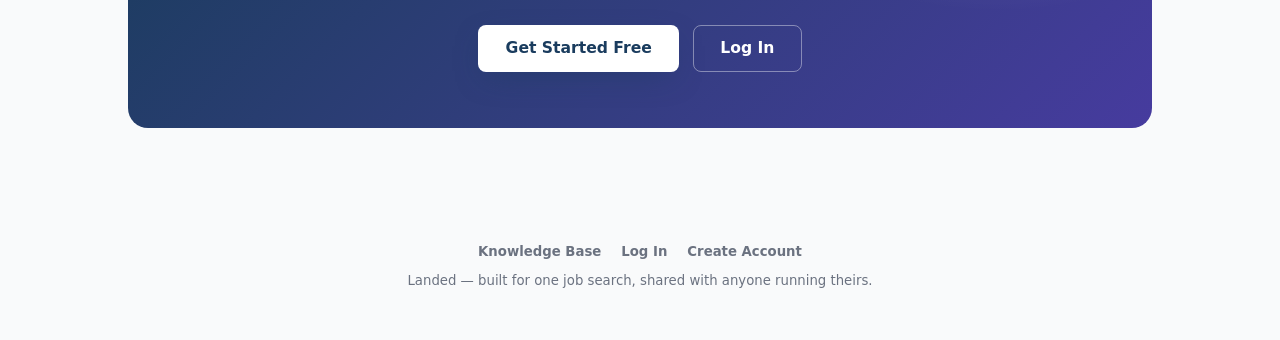
==== commit 25bed3d0: "Replace DUA flag with per-application tags and tag filter Adds free-form tags (type-ahead chip input" ====
--- a/frontend/index.html
+++ b/frontend/index.html
@@ -34,9 +34,9 @@
       --shadow-sm:    0 8px 24px -12px rgba(17, 24, 39, .18);
     }
     [data-theme="dark"] { color-scheme: dark;
-      --primary:      #A5B4FC;
+      --primary:      #52A6FF;
       --primary-2:    #6366F1;
-      --border:       #6366F1;
+      --border:       #52A6FF;
       --fill:         #1A1A2E;
       --text:         #F0F0F5;
       --muted:        #94A3B8;
@@ -90,6 +90,30 @@
     .header-nav-links a { transition: color .15s; }
     .header-nav-links a:hover { color: var(--text); }
 
+    .mobile-menu-toggle {
+      display: none; align-items: center; justify-content: center;
+      width: 34px; height: 34px; padding: 0; flex-shrink: 0;
+      background: none; border: 1px solid var(--card-border); border-radius: 8px;
+      color: var(--text); cursor: pointer;
+    }
+    .mobile-menu-toggle:hover { border-color: var(--border); }
+    .mobile-menu-toggle svg { width: 18px; height: 18px; }
+    .mobile-menu-toggle .icon-close { display: none; }
+    .mobile-menu-toggle.open .icon-menu { display: none; }
+    .mobile-menu-toggle.open .icon-close { display: block; }
+
+    .mobile-menu {
+      display: none; flex-direction: column; gap: .1rem;
+      position: absolute; top: 100%; left: 0; right: 0;
+      background: var(--bg-card); border-bottom: 1px solid var(--card-border);
+      box-shadow: var(--shadow-sm); padding: .75rem 1.5rem 1.25rem;
+    }
+    .mobile-menu.open { display: flex; }
+    .mobile-menu a { padding: .7rem .1rem; font-size: .95rem; font-weight: 500; color: var(--text); border-radius: 6px; }
+    .mobile-menu-divider { height: 1px; background: var(--card-border); margin: .5rem 0; }
+    .mobile-menu-actions { display: flex; flex-direction: column; gap: .6rem; margin-top: .25rem; }
+    .mobile-menu-actions .btn { width: 100%; }
+
     .btn {
       display: inline-flex; align-items: center; justify-content: center; gap: .5rem;
       padding: .6rem 1.15rem; border-radius: 8px; font-size: .9rem; font-weight: 600;
@@ -114,6 +138,10 @@
 
     @media (max-width: 780px) {
       .header-nav-links { display: none; }
+    }
+    @media (max-width: 560px) {
+      .header-actions > .btn { display: none; }
+      .mobile-menu-toggle { display: flex; }
     }
     @media (max-width: 480px) {
       header p.header-sub { display: none; }
@@ -404,7 +432,8 @@
 <header>
   <div class="header-inner">
     <div class="header-left">
-      <div class="app-logo"><img src="/img/logo.png" alt="Landed logo"></div>
+      <div class="app-logo"><img class="logo-img" src="/img/logo.png" alt="Landed logo"></div>
+      <script>(function(){function syncLogoTheme(){var d=document.documentElement.getAttribute('data-theme')==='dark';document.querySelectorAll('img.logo-img').forEach(function(i){i.src=d?'/img/logo-dark.png':'/img/logo-light.png';});}syncLogoTheme();new MutationObserver(syncLogoTheme).observe(document.documentElement,{attributes:true,attributeFilter:['data-theme']});})();</script>
       <div>
         <div class="header-title">Landed</div>
         <p class="header-sub">AI-powered job application copilot</p>
@@ -421,8 +450,24 @@
       <button class="theme-toggle" id="themeToggle"><span id="themeIcon"></span></button>
       <a class="btn btn-ghost" href="/login.html">Log In</a>
       <a class="btn" href="/register.html">Get Started</a>
-    </div>
-  </div>
+      <button class="mobile-menu-toggle" id="mobileMenuToggle" aria-label="Menu" aria-expanded="false" aria-controls="mobileMenu">
+        <svg class="icon-menu" viewBox="0 0 24 24" fill="none" stroke="currentColor" stroke-width="2" stroke-linecap="round"><line x1="4" y1="6" x2="20" y2="6"/><line x1="4" y1="12" x2="20" y2="12"/><line x1="4" y1="18" x2="20" y2="18"/></svg>
+        <svg class="icon-close" viewBox="0 0 24 24" fill="none" stroke="currentColor" stroke-width="2" stroke-linecap="round"><line x1="6" y1="6" x2="18" y2="18"/><line x1="6" y1="18" x2="18" y2="6"/></svg>
+      </button>
+    </div>
+  </div>
+  <nav class="mobile-menu" id="mobileMenu">
+    <a href="#agents">Agents</a>
+    <a href="#tracker">Tracker</a>
+    <a href="#integrations">Integrations</a>
+    <a href="#how-it-works">How it Works</a>
+    <a href="/kb.html">Knowledge Base</a>
+    <div class="mobile-menu-divider"></div>
+    <div class="mobile-menu-actions">
+      <a class="btn btn-ghost" href="/login.html">Log In</a>
+      <a class="btn" href="/register.html">Get Started</a>
+    </div>
+  </nav>
 </header>
 
 <section class="hero">
@@ -557,7 +602,7 @@
       <div class="reveal">
         <h2>Track every application in one place</h2>
         <ul>
-          <li><svg viewBox="0 0 24 24" fill="none" stroke="currentColor" stroke-width="2" stroke-linecap="round" stroke-linejoin="round"><polyline points="20 6 9 17 4 12"/></svg>Full CRUD for applications — company, role, status, recruiter, salary, DUA reporting</li>
+          <li><svg viewBox="0 0 24 24" fill="none" stroke="currentColor" stroke-width="2" stroke-linecap="round" stroke-linejoin="round"><polyline points="20 6 9 17 4 12"/></svg>Full CRUD for applications — company, role, status, recruiter, salary, custom tags</li>
           <li><svg viewBox="0 0 24 24" fill="none" stroke="currentColor" stroke-width="2" stroke-linecap="round" stroke-linejoin="round"><polyline points="20 6 9 17 4 12"/></svg>Claude-powered match scoring (0–100) with a category badge and per-dimension breakdown — Rescore any row on demand</li>
           <li><svg viewBox="0 0 24 24" fill="none" stroke="currentColor" stroke-width="2" stroke-linecap="round" stroke-linejoin="round"><polyline points="20 6 9 17 4 12"/></svg>Run any agent straight from a tracker row, with the JD pre-loaded from Drive</li>
           <li><svg viewBox="0 0 24 24" fill="none" stroke="currentColor" stroke-width="2" stroke-linecap="round" stroke-linejoin="round"><polyline points="20 6 9 17 4 12"/></svg>Comments, timestamped notes, and linked agent runs on every application</li>
@@ -783,6 +828,23 @@
   document.getElementById('themeIcon').textContent =
     ICONS[document.documentElement.getAttribute('data-theme')] || ICONS.light;
 
+  (function(){
+    const toggle = document.getElementById('mobileMenuToggle');
+    const menu = document.getElementById('mobileMenu');
+    function closeMenu() {
+      menu.classList.remove('open');
+      toggle.classList.remove('open');
+      toggle.setAttribute('aria-expanded', 'false');
+    }
+    toggle.addEventListener('click', () => {
+      const open = menu.classList.toggle('open');
+      toggle.classList.toggle('open', open);
+      toggle.setAttribute('aria-expanded', String(open));
+    });
+    menu.addEventListener('click', (e) => { if (e.target.tagName === 'A') closeMenu(); });
+    window.addEventListener('resize', () => { if (window.innerWidth > 560) closeMenu(); });
+  })();
+
   // Mini calendar mockup grid — static 5x7, a couple of highlighted event days
   (function(){
     const grid = document.getElementById('calGrid');
